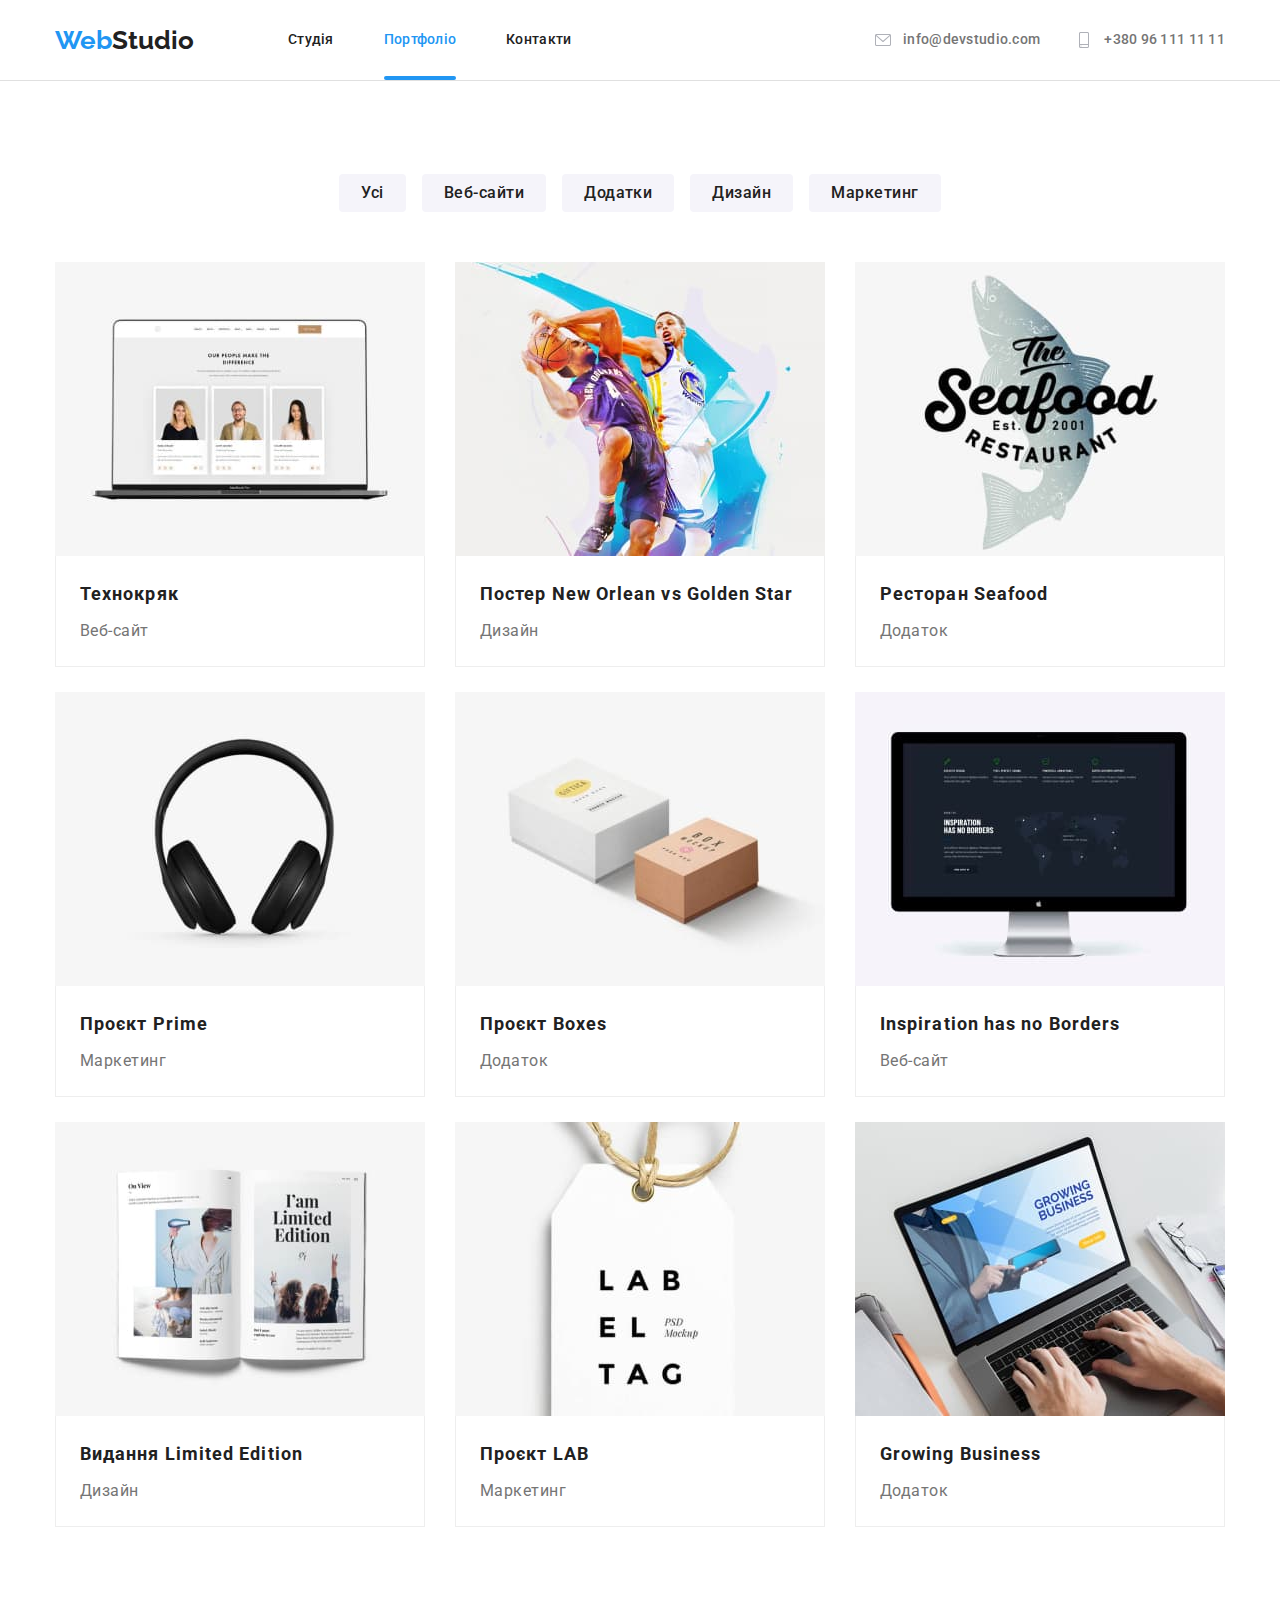
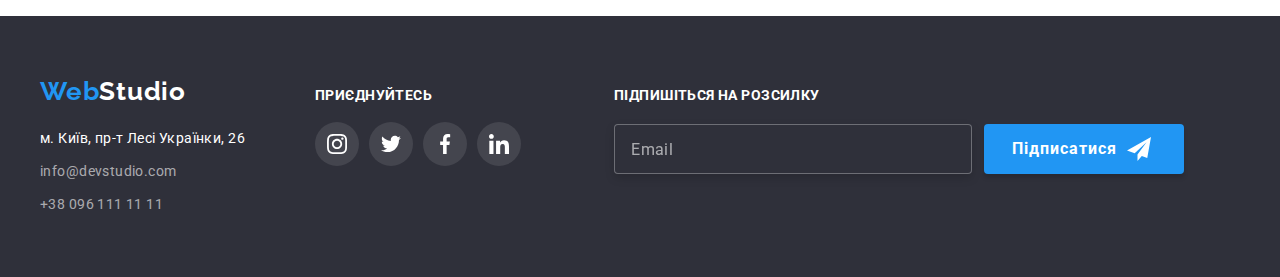
==== portfolio.html @ e06c170a "v7.000" ====
<!DOCTYPE html>
<html lang="en">
<head>
    <meta charset="UTF-8">
    <meta http-equiv="X-UA-Compatible" content="IE=edge">
    <meta name="viewport" content="width=device-width, initial-scale=1.0">
    <title>Portfolio</title>
    <link rel="preconnect" href="https://fonts.googleapis.com">
    <link rel="preconnect" href="https://fonts.gstatic.com" crossorigin>
    <link href="https://fonts.googleapis.com/css2?family=Raleway:wght@700&family=Roboto:wght@400;500;700;900&display=swap" rel="stylesheet">
    <link rel="stylesheet" href="https://cdnjs.cloudflare.com/ajax/libs/modern-normalize/1.1.0/modern-normalize.min.css">
    <link href="./css/styles.css" rel="stylesheet">
</head>

<body>
    <header class="header">
        <div class="conteiner div-header">
            <a class="logo-studio" href="./index.html"><span class="logo-web">Web</span>Studio</a>
    
    
    
            <nav class="nav-link">
                <ul class="nav-links">
    
                    <li class="link-item"><a href="./index.html" class="link">Студія</a></li>
                    <li class="link-item"><a href="./portfolio.html" class="link current">Портфоліо</a></li>
                    <li class="link-item"><a href="#" class="link">Контакти</a></li>
                </ul>
    
            </nav>
    
    
            <ul class="link-contacts">
                <li class="link-item">
                    <a href="mailto:info@devstudio.com" class="mailto">
    
                        <svg class="header-icons" width="20px" height="16px">
    
                            <use href="./images/icons.svg#icon-envelope"></use>
    
                        </svg>
    
                        info@devstudio.com
    
                    </a>
                </li>
    
                <li class="link-item">
                    <a href="tel:+380961111111" class="tel">
                        <svg class="header-icons" width="20px" height="16px">
    
                            <use href="./images/icons.svg#icon-smartphone"></use>
    
                        </svg>
                        +380 96 111 11 11
                    </a>
                </li>
            </ul>
    
        </div>
    
    </header>
    <main class="main-flex">
        
        <section class="section-property section">
            
                
                <h1 class="visually-hidden">Наші проекти</h1>
                <ul class="buttons-filters">
                    <li><button type="button" class="button-filter all">Усі</button></li>
                    <li><button type="button" class="button-filter">Веб-сайти</button></li>
                    <li><button type="button" class="button-filter">Додатки</button></li>
                    <li><button type="button" class="button-filter">Дизайн</button></li>
                    <li><button type="button" class="button-filter">Маркетинг</button></li>
                </ul>
                


             
                <ul class="cards-title">
                    
                    <li class="cards">
                        
                            
                        <a href="#" class="hover-a"> 
                                
                            <div class="description">

                                <img src="./images/texnocrack.jpg" alt="фото" width="370" style="display: block;">
                                <p class="description-text">
                                    Ресурс пропонує комплексні пропозиції з різним рівнем функціоналу та сервісів. 
                                    Все це дозволить відвідувачу отримати вичерпні відомості про компанію чи приватну особу.
                                </p>
                            </div>

                            <div class="cards-text">
                                <h2>Технокряк</h2> 
                                <p>Веб-сайт</p>
                            </div>
                                    
                        </a>
                            
                       
                    </li>

                    <li class="cards">
                        <a href="#" class="hover-a">
                            <div class="description">
                                <img src="./images/bascetball.jpg" alt="фото" width="370" style="display: block;">
                                <p class="description-text">
                                    Ресурс пропонує комплексні пропозиції з різним рівнем функціоналу та сервісів.
                                    Все це дозволить відвідувачу отримати вичерпні відомості про компанію чи приватну особу.
                                </p>
                            </div>
                            
                            <div class="cards-text">
                                <h2>Постер New Orlean vs Golden Star</h2> 
                                <p>Дизайн</p>
                            </div>    
                        </a>
                    </li>

                    <li class="cards">
                        <a href="#" class="hover-a">
                            <div class="description">
                            
                                <img src="./images/restaurant.jpg" alt="фото" width="370" style="display: block;">
                                <p class="description-text">
                                    Ресурс пропонує комплексні пропозиції з різним рівнем функціоналу та сервісів.
                                    Все це дозволить відвідувачу отримати вичерпні відомості про компанію чи приватну особу.
                                </p>
                            </div>

                            <div class="cards-text">
                                <h2>Ресторан Seafood</h2> 
                                <p>Додаток</p>
                            </div>    
                        </a>
                    </li>

                    <li class="cards">
                        <a href="#" class="hover-a">
                            <div class="description">
                            
                                <img src="./images/headset.jpg" alt="фото" width="370" style="display: block;">
                                <p class="description-text">
                                    Ресурс пропонує комплексні пропозиції з різним рівнем функціоналу та сервісів.
                                    Все це дозволить відвідувачу отримати вичерпні відомості про компанію чи приватну особу.
                                </p>
                            </div>

                            <div class="cards-text">
                                <h2>Проєкт Prime</h2> 
                                <p>Маркетинг</p>
                            </div>    
                        </a>
                    </li>

                    <li class="cards">
                        <a href="#" class="hover-a">
                            <div class="description">
                            
                                <img src="./images/boxs.jpg" alt="фото" width="370" style="display: block;">
                                <p class="description-text">
                                    Ресурс пропонує комплексні пропозиції з різним рівнем функціоналу та сервісів.
                                    Все це дозволить відвідувачу отримати вичерпні відомості про компанію чи приватну особу.
                                </p>
                            </div>

                            <div class="cards-text">
                                <h2>Проєкт Boxes</h2> 
                                <p>Додаток</p>
                            </div>    
                        </a>
                    </li>

                    <li class="cards">
                        <a href="#" class="hover-a">
                            <div class="description">
                            
                                <img src="./images/computer.jpg" alt="фото" width="370" style="display: block;">
                                <p class="description-text">
                                    Ресурс пропонує комплексні пропозиції з різним рівнем функціоналу та сервісів.
                                    Все це дозволить відвідувачу отримати вичерпні відомості про компанію чи приватну особу.
                                </p>
                            </div>

                            <div class="cards-text">
                                <h2>Inspiration has no Borders</h2> 
                                <p>Веб-сайт</p>
                            </div>    
                        </a>
                    </li>

                    <li class="cards">
                        <a href="#" class="hover-a">
                            <div class="description">
                            
                                <img src="./images/limitededition.jpg" alt="фото" width="370" style="display: block;">
                                <p class="description-text">
                                    Ресурс пропонує комплексні пропозиції з різним рівнем функціоналу та сервісів.
                                    Все це дозволить відвідувачу отримати вичерпні відомості про компанію чи приватну особу.
                                </p>
                            </div>

                            <div class="cards-text">
                                <h2>Видання Limited Edition</h2> 
                                <p>Дизайн</p>
                            </div>    
                        </a>
                    </li>

                    <li class="cards">
                        <a href="#" class="hover-a">
                            <div class="description">
                            
                                <img src="./images//labeltag.jpg" alt="фото" width="370" style="display: block;">
                                <p class="description-text">
                                    Ресурс пропонує комплексні пропозиції з різним рівнем функціоналу та сервісів.
                                    Все це дозволить відвідувачу отримати вичерпні відомості про компанію чи приватну особу.
                                </p>
                            </div>

                            <div class="cards-text">
                                <h2>Проєкт LAB</h2> 
                                <p>Маркетинг</p>
                            </div>    
                        </a>
                        
                    </li>

                    <li class="cards">
                        <a href="#" class="hover-a">
                            <div class="description">
                            
                                <img src="./images/growingbusiness.jpg" alt="фото" width="370" style="display: block;">
                                <p class="description-text">
                                    Ресурс пропонує комплексні пропозиції з різним рівнем функціоналу та сервісів.
                                    Все це дозволить відвідувачу отримати вичерпні відомості про компанію чи приватну особу.
                                </p>
                            </div>

                            <div class="cards-text">
                                <h2>Growing Business</h2> 
                                <p>Додаток</p>
                            </div>    
                        </a>
                    </li>
                </ul>
            
            </section>
            
    </main>

    <footer class="footer">
        <div class="conteiner-footer">
            <div class="text-footer">
                <a class="logo-studio-footer" href="/index.html"><span class="logo-web">Web</span>Studio</a>
    
    
                <address>
    
    
    
                    <ul class="link-footer-css">
                        <li>
                            <a href="https://goo.gl/maps/pFW4mfFTcQWzBByp8" target="_blank " rel="noreferrer noopener"
                                class="footer-adress">м. Київ, пр-т Лесі Українки, 26</a>
                        </li>
    
                        <li>
                            <a href="mailto:info@devstudio.com" class="link-footer">info@devstudio.com</a>
                        </li>
    
                        <li>
                            <a href="tel:+380961111111" class="link-footer">+38 096 111 11 11</a>
                        </li>
                    </ul>
                </address>
            </div>
    
            <div class="div-soc-links">
                <h2>Приєднуйтесь</h2>
    
                <ul class="footer-soc-list">
                    <li class="footer-soc-item">
                        <a href="#" class="footer-soc-link">
    
                            <svg class="footer-soc-icons" width="20px" height="20px">
    
                                <use href="./images/icons.svg#icon-instagram"></use>
    
                            </svg>
                        </a>
                    </li>
    
                    <li class="footer-soc-item">
                        <a href="#" class="footer-soc-link">
    
                            <svg class="footer-soc-icons" width="20px" height="20px">
    
                                <use href="./images/icons.svg#icon-twitter"></use>
    
                            </svg>
                        </a>
                    </li>
                    <li class="footer-soc-item">
                        <a href="#" class="footer-soc-link">
    
                            <svg class="footer-soc-icons" width="20px" height="20px">
    
                                <use href="./images/icons.svg#icon-facebook"></use>
    
                            </svg>
                        </a>
                    </li>
                    <li class="footer-soc-item">
                        <a href="#" class="footer-soc-link">
    
                            <svg class="footer-soc-icons" width="20px" height="20px">
    
                                <use href="./images/icons.svg#icon-linkedin"></use>
    
                            </svg>
                        </a>
                    </li>
                </ul>
            </div>

            <div class="subscribe-tg">
                <form class="subscribe-tg-form">
            
                    <label for="mail">Підпишіться на розсилку</label>
                    <div class="subscribe-box">
                        <input type="email" name="mail" id="mail"  required placeholder="Email">
            
            
                        <button type="submit">Підписатися
                            <svg class="subscribe-icon" width="20px" height="20px">
            
                                <use href="./images/iconsend.svg#icon-send"></use>
            
                            </svg>
                        </button>
            
                    </div>
            
            
                </form>
            
            </div>

        </div>





    </footer>
    
</body>
</html>
---- css/styles.css ----
:root { 
    --tittle-text-color : #212121;
    --accent-color: #2196F3;
    --paragraf-text-color: #757575;
    --icons-text-color: #AFB1B8;
    --timing-function: cubic-bezier(0.4, 0, 0.2, 1);
}
/*-------------------------------------------------header-------------------------------------------*/

.logo-web {
    color: var(--accent-color);
    font-family: 'Raleway';
    font-style: normal;
    font-weight: 700;
    font-size: 26px;
    line-height: 1.19;
   
}

.logo-studio {
        color: var(--tittle-text-color);
        font-family: 'Raleway';
        font-style: normal;
        font-weight: 700;
        font-size: 26px;
        line-height: 31px; 
        
        margin-right: 94px;
        
}
.div-header { 
 display: flex;
} 
.link {

    position: relative;

    font-family: 'Roboto';
    font-style: normal;
    font-weight: 500;
    font-size: 14px;
    line-height: 1.14;
    letter-spacing: 0.02em;
    color: var(--tittle-text-color);
    padding: 32px 0px ;
    display: block;               
}

.link::after { 
    position: absolute;
    content: '';
    width: 100%;
    height: 4px;

    display: block;
    border-radius: 2px;
    background-color: var(--accent-color);
    bottom: 0;
    left: 0;
    opacity: 0;
    transition: 250ms var(--timing-function);
}

.link:hover::after { 
    opacity: 1;
}
.current::after { opacity: 1;}
.current {
    color: var(--accent-color);
    
}

.link:hover , .link-footer:hover { 
    color:var(--accent-color); 
    transition: 250ms  var(--timing-function);
}
.link:focus, .link-footer:focus { 
    color: var(--accent-color); 
    transition: 250ms var(--timing-function);
}
    
a {text-decoration: none;}
li {list-style: none;}
    
.mailto { 
            
            font-family: 'Roboto';
            font-style: normal;
            font-weight: 500;
            font-size: 14px;
            line-height: 1.14;
            letter-spacing: 0.02em;
            color: var(--paragraf-text-color);
            padding: 32px 0px;
            display: flex;
            align-items: center;

            
             
}
            
.mailto:hover , .tel:hover , .footer-adress:hover {color: var(--accent-color); transition: 250ms var(--timing-function);}
.mailto:focus, .tel:focus, .footer-adress:focus   {color: var(--accent-color); transition: 250ms var(--timing-function);} 

.tel    { 
                font-family: 'Roboto';
                font-style: normal;
                font-weight: 500;
                font-size: 14px;
                line-height: 1.14;
                letter-spacing: 0.02em;
            
                color: var(--paragraf-text-color);
                padding: 32px 0px;
                display: flex;
                align-items: center;
                
}


/* -----------------------------------------------------------tittle------------------------------------------------------------ */

.tittle { 
            font-family: 'Roboto';
            font-style: normal;
            font-weight: 900;
            font-size: 44px;
            line-height: 1.36; 
            color: #ffffff;

            text-align: center;
            margin-left: auto;
            margin-right: auto;
            
        
          

             
}



.tittle-button {
        background-color: var(--accent-color);
        box-shadow: 0px 4px 4px rgba(0, 0, 0, 0.15);
        border-radius: 4px; 
        border: none;
            font-family: 'Roboto';
            font-style: normal;
            font-weight: 700;
            line-height: calc(30/16);
            color: #FFFFFF;
            display: block;
            
            padding: 10px 32px 10px 32px;
            margin-left: auto;
            margin-right: auto;
            
            cursor: pointer;
            margin-top: 30px;
        
        
}

.section { 
    
    padding-bottom: 94px;
   
    padding-top: 94px;
}

.tittle-button:hover { background-color :steelblue ; transition: 250ms var(--timing-function);}

/* ------------------------------------------------------------section-two------------------------------------------------------------- */

.section-two  h3 { 
        font-family: 'Roboto';
        font-style: normal;
        font-weight: 700;
        font-size: 14px;
        line-height: 1.14;
        letter-spacing: 0.03em;
        text-transform: uppercase;
        margin-bottom: 10px;
}
.section-two-flex { 
    display: flex;
    
    justify-content: center;
}
.section-two-flex li {
    margin-left: 30px;
    width: 270px; 
   
}
.section-two-flex li:first-child { margin: 0;}
.section-two p { 
        font-family: 'Roboto';
        font-style: normal;
        font-weight: 400;
        font-size: 14px;
        line-height: 1.71;
        letter-spacing: 0.03em;
        color: var(--paragraf-text-color);
}
/* ------------------------------------------------------------section-three------------------------------------------------------------- */

.tittle-photo  { padding-top: 0px;

}
.displayed { 
    
    margin-right: 30px;
}

.displayed-foto .displayed:last-child {
    margin: 0px;
}

.displayed-foto   {
    
    display:flex;
    
    justify-content: center;
}

.displayed-thumb { 
    position: relative;
}
.tittle-photo h2 { 
        font-family: 'Roboto';
        font-style: normal;
        font-weight: 700;
        font-size: 36px;
        line-height: 1.16;
        letter-spacing: 0.03em;
        color:var(--tittle-text-color);
        text-align: center;
        margin-bottom: 50px;
        
}


.displayed-text { 
    position: absolute;
   
}
.box-bkg {
        position: absolute;
        background: rgba(47, 48, 58, 0.8);
        width: 370px;
        height: 70px;
        bottom: 0;


    }
.box-bkg h3 {
    position: absolute;
    top: 50%;
    left: 50%;
    transform: translate(-50%, -50%);

        font-family: 'Roboto';
        font-style: normal;
        font-weight: 700;
        font-size: 14px;
        line-height: 0.87;
        text-align: center;
        letter-spacing: 0.03em;
        text-transform: uppercase;
    
        color: #FFFFFF;

}


/* ------------------------------------------------------------section-four------------------------------------------------------------- */
.team h2 { 
    font-family: 'Roboto';
    font-style: normal;
    font-weight: 700;
    font-size: 36px;
    line-height: 1.16;
    letter-spacing: 0.03em;
    color: var(--tittle-text-color);
    margin-bottom: 50px;
    text-align: center;  
    
    }


.team { 
        background: #F5F4FA ;
        
        background: #F5F4FA;
        
}

.team li { 
        box-shadow: 
        0px 1px 3px rgba(0, 0, 0, ),
        0px 1px 1px rgba(0, 0, 0, ),
        0px 2px 1px rgba(0, 0, 0, );
    
    
        background-color: #FFFFFF;
        
}

.conteiner-three { margin-top: 50px;}

.our-team {
    display: flex;
    justify-content: center;
    

}

.team-card img { 
    display: block;
    max-width: 270px;
    height: 260px;
    background: #F5F4FA;
}

.team-card { margin-left: 30px;}

.our-team .team-card:first-child { margin: 0}

.div-team-card {background: #FFFFFF;


        box-shadow: 0px 1px 3px rgba(0, 0, 0, 0.12), 0px 1px 1px rgba(0, 0, 0, 0.14), 0px 2px 1px rgba(0, 0, 0, 0.2);
        border-radius: 0px 0px 4px 4px; 
    
        background: #FFFFFF;
        padding-bottom: 30px;
        padding-top: 30px;
    
        

}


.team h3  { 
font-family: 'Roboto';
    font-style: normal;
    font-weight: 500;
    font-size: 16px;
    line-height: 1.18;
    letter-spacing: 0.03em;
    text-align: center;
    color: var(--tittle-text-color);
    margin-bottom: 10px;
    
    
 
}

.team p { 
    font-family: 'Roboto';
        font-style: normal;
        font-weight: 400;
        font-size: 16px;
        line-height: 1.18;
        letter-spacing: 0.03em;
        color:var(--paragraf-text-color);
        text-align: center; 
        margin-bottom: 16px;
        
      
}
/*-------------------------------------regular-customers----------------------------------------*/

.regular-customers { 
        font-family: 'Roboto';
        font-style: normal;
        font-weight: 700;
        font-size: 36px;
        line-height: 42px;
        text-align: center;
        letter-spacing: 0.03em;
    
        color: #212121;
}



/* ------------------------------------------------------------footer------------------------------------------------------------- */
.footer { 
    background-color: #2F303A;
    padding-top: 60px;
    padding-bottom: 60px;
    display: flex;
    
}


.footer-adress { 
    font-family: 'Roboto';
        font-style: normal;
        font-weight: 400;
        font-size: 14px;
        line-height: 1.71;
        letter-spacing: 0.03em;
        color: #FFFFFF;
        
}
.logo-studio-footer { 
    color: #FFFFFF;
    font-family: 'Raleway';
    font-style: normal;
    font-weight: 700;
    font-size: 26px;
    line-height: 1.19;
    letter-spacing: 0.03em;
    margin-bottom: 20px;
    display: block;

}
.link-footer-css li { 
  
    
  margin-bottom: 9px;
    
}
.link-footer-css li:last-child { margin: 0px;}


.link-footer  { 
            font-family: 'Roboto';
            font-style: normal;
            font-weight: 400;
            font-size: 14px;
            line-height: 1.71;
            letter-spacing: 0.03em;
            color: rgba(255, 255, 255, 0.6); 
            
}

.mailto-footer:hover , .tel-footer:hover { 
    text-decoration: underline;
    transition: 250ms var(--timing-function);
}




.button-filter {
    background: #F5F4FA;
    border-radius: 4px;
    font-family: 'Roboto';
    font-style: normal;
    font-weight: 500;
    font-size: 16px;
    line-height: 1.62;
    letter-spacing: 0.03em;
    border: none;
    color: var(--tittle-text-color);
    
    padding: 6px 22px;
    display: flex;
    
}

.buttons-filters { 
    display: flex;
    justify-content: center;
    
    
}
.buttons-filters li { margin-left: 16px;}
.buttons-filters li:first-child { margin-left: 0;}



.visually-hidden {
      position: absolute;
      width: 1px;
      height: 1px;
      margin: -1px;
      border: 0;
      padding: 0;
      white-space: nowrap;
      clip-path: inset(100%);
      clip: rect(0 0 0 0);
      overflow: hidden;
    }



/*------------cards-title-------------*/
.cards-title { 
    display: flex;
    flex-wrap: wrap;
    margin-top:  50px;
    justify-content: center;
   
    gap: 30px;
}

.cards-conteiner { 
    width: 1200px;
}
.cards { 
    background: #FFFFFF;
    width: 370px;
    height: 400px;
}

.cards:hover { 
    transition: 250ms var(--timing-function);
    box-shadow: 
    0px 1px 1px rgba(0, 0, 0, 0.12),
    0px 4px 4px rgba(0, 0, 0, 0.06),
    1px 4px 6px rgba(0, 0, 0, 0.16);
    }

.cards:focus {
    transition: 250ms var(--timing-function);
    box-shadow:
        0px 1px 1px rgba(0, 0, 0, 0.12),
        0px 4px 4px rgba(0, 0, 0, 0.06),
        1px 4px 6px rgba(0, 0, 0, 0.16);
}

.cards a { display: block;}
/*-----------------------description-animation and text ---------------------*/
.description {
    position: relative;
    overflow: hidden;
}

.description::before {
    content: '';
    position: absolute;
    background: rgba(33, 150, 243, 0.9);
    width: 100%;
    height: 100%;
    transform: translateY(101%);
    transition: 250ms var(--timing-function);
}
.hover-a:hover .description::before  {
    transform: translateY(0);
    transition: 250ms var(--timing-function);
}




.description-text {
    position: absolute;
    top: 0;
    left: 0;
    font-family: 'Roboto';
    font-style: normal;
    font-weight: 400;
    font-size: 18px;
    line-height: 28px;
    padding: 63px 24px;
    letter-spacing: 0.03em;
    color: #FFFFFF;
    transform: translateY(100%);
    transition: 250ms var(--timing-function);
}
.hover-a:hover .description-text {
    transform: translateY(0);
    transition: 250ms var(--timing-function);
}

.description:hover::before {  
    transform: translateY(0);
    transition: 250ms var(--timing-function);
}
.description-text:hover::before { 
        transform: translateY(0);
        transition: 250ms var(--timing-function); 
}
/*-----------------------FOCUS-description------------------------*/

.hover-a:focus .description::before {
    transform: translateY(0);
    transition: 250ms var(--timing-function);
}

.hover-a:focus .description-text {
    transform: translateY(0);
    transition: 250ms var(--timing-function);
}

.description:focus::before {
    transform: translateY(0);
    transition: 250ms var(--timing-function);
}
.description-text:focus::before {
    transform: translateY(0);
    transition: 250ms var(--timing-function);
}
/*---------------------------------------------------------*/

.main-flex { 
    display: flex;
    justify-content: center;
    width: 1200px;
margin-left: auto;
margin-right: auto;}
    


.cards-text h2 {
    font-family: 'Roboto';
    font-style: normal;
    font-weight: 700;
    font-size: 18px;
    line-height: 2;

    letter-spacing: 0.06em;

    color: var(--tittle-text-color);
    margin-bottom: 4px;
    
} 
.cards-text p { 
    font-family: 'Roboto';
    font-style: normal;
    font-weight: 400;
    font-size: 16px;
    line-height: 1.87;
    letter-spacing: 0.03em;
    color: var(--paragraf-text-color);
    }

.cards-text { 
    padding-left: 24px;
    padding-top: 20px;
    padding-bottom: 20px;
    padding-right: 24px;
    border: 1px solid #EEEEEE;
    border-top: none;
    
}
.button-filter:hover , .button-filter:focus {
    background-color: var(--accent-color);
    color: #FFFFFF;
    transition: 250ms var(--timing-function);
}
h1 , h2 ,h3 , h4, h5, h6 , p ,ul {
   margin: 0;
   padding: 0; 
 }






.header , .nav-links , .link-contacts 
{ 
    display: flex;
    
}




.nav-links li { margin-right: 50px ;}

.nav-links .link-item:last-child {margin: 0px;}

.link-contacts .link-item + .link-item { margin-left: 34px;}

.header {
    box-shadow: 0px 1px 0px rgba(0, 0, 0, 0.12);
}

.nav-links { margin:0 }


.link-contacts , .nav-links {
    
    margin-left: auto;
    
}




.conteiner {
    width: 1200px;
    
    padding: 0px 15px;
    align-items: center;
    margin-left: auto;
    margin-right: auto;
}

.conteiner-two {
    width: 1200px;
    margin-left: auto;
    margin-right: auto;
    align-items: center;
    

}



.conteiner-footer{
    position: relative;
    width: 1200px;
    margin-left: auto;
    margin-right: auto;
    display: flex;
    align-items: baseline;  

}
.conteiner-four { 
    width: 1230px;
    display: block;
    margin-left: auto;
    margin-right: auto;
    justify-content: center;
}

.our-advantages-list { display: flex;
    align-items: center;
    justify-content: center;
    margin-bottom: 27px;
    background: #F5F4FA;
    border-radius: 4px;
    width: 270px;
    height: 120px;
}

.tittle-section {
  

    padding: 200px 0px;
    max-width: 1600px;
    height: 600px;
    margin-left: auto;
    margin-right: auto;
    background-color: #2F303A;
    background-image: linear-gradient(to right,
            rgba(47, 48, 58, 0.4),
            rgba(47, 48, 58, 0.4)),


        url("../images/mainbckg.jpg");


    background-repeat: no-repeat;
    background-size: cover;
    background-position: center;
}


/*---------------------------------------HEADER ICONS--------------------------------*/




.header-icons { 
    fill: var(--icons-text-color);
    margin-right: 10px; 
}

.mailto:hover .header-icons {
    fill: var(--accent-color);
    transition: 250ms var(--timing-function);
}
.tel:hover .header-icons { 
    fill: var(--accent-color);
    transition: 250ms var(--timing-function);
}


.mailto:focus .header-icons {
    fill: var(--accent-color);
    transition: 250ms var(--timing-function);
}

.tel:focus .header-icons {
    fill: var(--accent-color);
    transition: 250ms var(--timing-function);
}







/*------------------our-advantages-list------------------*/
.our-advantages-list { 
    display: flex;
    
    
    gap: 35px;
    margin-bottom: 27px;
}
.our-advantages-item { 
    background: #F5F4FA;
    border-radius: 4px;
    
    display: flex;
    align-items: center;
    justify-content: center;
    width: 270px;
    height: 120px;
}





/*-------------TEAM  ICONS SVG---------------------------*/

.cards-soc-list {

    display: flex;
    justify-content: center;
    gap: 10px;
}

.cards-soc-item {
        width: 44px;
        height: 44px;
}



.cards-soc-link { 
    width: 100%;
    height:100%;
    border-radius: 50%;
    display: flex;
    align-items: center;
    justify-content: center;
    
    
}

.cards-soc-icons   { 
    fill: var(--icons-text-color);

}

.cards-soc-link:hover{ 
    background-color: var(--accent-color);
    transition: 250ms var(--timing-function);
}
.cards-soc-link:focus {
    background-color: var(--accent-color);
    transition: 250ms var(--timing-function);
}
.cards-soc-link:focus .cards-soc-icons {
    fill: #FFFFFF;
    transition: 250ms var(--timing-function);
}

.cards-soc-link:hover .cards-soc-icons {
    fill: #FFFFFF;
    transition: 250ms var(--timing-function);
}

/*---------------------regular-customers-icons----------------------*/

.regular-customers h2 {
    margin-bottom: 50px; 
    font-family: 'Roboto';
    font-style: normal;
    font-weight: 700;
    font-size: 36px;
    line-height: 0.85;
    text-align: center;
    letter-spacing: 0.03em;}

.regular-customers-list { 

    display: flex;
    justify-content: center;
    gap: 30px;

    
   
    
    
}
.regular-customers-item { 
    min-width: 170px;
    height: 92px;

    border: 1px solid #AFB1B8;
    border-radius: 4px;
    
}

.regular-customers-icons { 
        width: 106px;
        height: 60px;
} 

.regular-customers-link { 
        width: 100%;
        height: 100%;
        display: flex;
        align-items: center;
        justify-content: center;
}

.regular-customers-icons {
    fill: var(--icons-text-color);
  
}

.regular-customers-item:hover {
    border-color: var(--accent-color);
    transition: 250ms var(--timing-function);
}


.regular-customers-item:hover .regular-customers-icons {
    fill: var(--accent-color);
    transition: 250ms var(--timing-function);
}



.regular-customers-item:focus {
    
    border-color: var(--accent-color);
    transition: 250ms var(--timing-function);
}

.regular-customers-link:focus .regular-customers-icons {
    fill: var(--accent-color);
    transition: 250ms var(--timing-function);
}
    





/*--------------------------------footer-soc-link------------------------------*/

.footer-soc-list {
        
        display: flex;
        gap: 10px;
        
       
}

.footer-soc-link { 
    padding: 12px;
    width: 100%;
    height: 100%;
    border-radius: 50%;
    display: flex;
    align-items: center;
    justify-content: center;
    padding: 12px;
    background: rgba(255, 255, 255, 0.1);
    
}
.footer-soc-item
.footer-soc-icons { 
    fill: #FFFFFF;
}
.footer-soc-link:hover { 
    background: var(--accent-color);
    transition: 250ms var(--timing-function);
}

.footer-soc-link:focus {
     background: var(--accent-color);
    transition: 250ms var(--timing-function);
 }
/*-------------------------------------div -soc-icons*/

.div-soc-links h2 { 
    font-family: 'Roboto';
    font-style: normal;
    font-weight: 700;
    font-size: 14px;
    line-height: 0.85;
    letter-spacing: 0.03em;
    text-transform: uppercase;
    text-align: center;
    color: #FFFFFF;
    
    margin-bottom: 20px;
    text-align: left;
   
}



.text-footer { 
    
    margin-right: 70px;}

    /*-------------------------------BACKDROP- AND MODAL-WINDOW----------------------------*/
.backdrop  { 
        position: fixed;
        top: 0;
        left: 0;
        width: 100%;
        height: 100%;
        background: rgba(0, 0, 0, 0.2);
}

.backdrop.is-hidden {
        visibility: hidden; 
        opacity: 1;
        pointer-events: none;
       
}

.modal { 
        position: absolute;
        top: 50%;
        left: 50%;
        transform: translate(-50%, -50%);
       
        padding: 20px;
        min-width: 528px;
        min-height: 581px;
        background: #FFFFFF;
        border-radius: 4px;
        box-shadow: 
        0px 1px 3px rgba(0, 0, 0, 0.12),
        0px 1px 1px rgba(0, 0, 0, 0.14),
        0px 2px 1px rgba(0, 0, 0, 0.2);
}




 .modal-close-item{ 
    display: flex;
    justify-content: end;
    }
        
.modal-close-btn { 
        width: 30px;
        height: 30px;
        background: #FFFFFF;
        border: 1px solid rgba(0, 0, 0, 0.1);
        border-radius: 50%;
        position: absolute;
        top: 8px;
        right: 8px;
        cursor: pointer;
        display: flex;
        align-items: center;
        fill: var(--tittle-text-color);
       
}  
.modal-icon-close {
    fill: currentColor;

    padding-top: 3px;
    padding-left: 2px;
    padding-right: 2px;

}
.modal-close-btn:hover { 
    color: var(--accent-color);
    transition: 250ms var(--timing-function);
   
}
.modal-close-btn:hover + .modal-icon-close {
    fill: var(--accent-color);
    transition: 250ms var(--timing-function);
}
.modal-close-btn:focus {
    color: var(--accent-color);
    transition: 250ms var(--timing-function);
    outline: none;
}

.modal-close-btn:focus + .modal-icon-close { 
    fill: var(--accent-color);
    transition: 250ms var(--timing-function);
}







.modal h2 { 
    font-family: 'Roboto';
    font-style: normal;
    font-weight: 700;
    font-size: 20px;
    line-height: 23px;
    text-align: center;
    letter-spacing: 0.03em;

    color: #212121;
    margin-bottom: 12px;
}

.form-label {
    font-family: 'Roboto';
    font-style: normal;
    font-weight: 400;
    font-size: 12px;
    line-height: 0.85;
 
    letter-spacing: 0.01em;
    color:var(--paragraf-text-color); 
    display: flex;
    flex-direction: column;
}


.modal-input {      
    width: 100%;
    border: 1px solid rgba(33, 33, 33, 0.2);
    border-radius: 4px;
   
    
}
.modal-input:focus { 
    border-color: var(--accent-color);
    outline: none;
    transition: 250ms var(--timing-function);
    
}
.modal-input:focus + .modal-icons { 
    fill: var(--accent-color);
    transition: 250ms var(--timing-function);
}

.modal-input:hover {
    border-color: var(--accent-color);
    transition: 250ms var(--timing-function);
}

.modal-input:hover + .modal-icons {
    fill: var(--accent-color);
    transition: 250ms var(--timing-function);
}


.js-speaker-form input:last-child { 
    margin: 0px;
}


.form-label { 
 
    margin-bottom: 4px;
}
.js-speaker-form label:last-child {
    margin: 0px;
}
.modal-input {
    height: 40px;
    padding-left: 35px;
}
.js-speaker-form { 
    padding-left: 20px;
    padding-right: 20px;
}


.comment-textarea {
    resize: none;
    width: 100%;
    height: 120px;
    padding: 12px 16px;
    margin-bottom: 20px;
    border: 1px solid rgba(33, 33, 33, 0.2);
    border-radius: 4px;
}

.input-wrap { 
    position: relative;
    margin-top: 4px;
    margin-bottom: 10px;
}
.modal-icons { 
   width: 12px;
   height: 12px;
    position: absolute;
    left: 12px;
    top: 50%;
    transform: translate(-0% , -60%);
}
/*--------------------------------Checkbox---------------------------------*/
.form-checkbox {
    display: flex;
    justify-content: center;
    position: relative;
}

.form-policy-label { 
    
    font-family: 'Roboto';
    font-style: normal;
    font-weight: 400;
    
    line-height: calc(21/14);
    letter-spacing: 0.03em;
    color: var(--paragraf-text-color);
    display: flex;
    align-items: center;
    justify-content: center;
    
   
   
}
.form-policy-label span { 
    width: 16px;
    height: 15px;
    border: 2px solid var(--tittle-text-color);
    border-radius: 2px;
    margin-right: 8px;
    display: flex;
    align-items: center;
    justify-content: center;
    fill: transparent;
}
.form-policy-icon { 
    width: 16px;
    height: 15px;
    fill: #FFFFFF
}
.form-checkbox-input { 
    position: absolute;
    top: 14px;
    left: 30px;
}

.form-checkbox-input:checked + .form-policy-label span{ 
    background-color: var(--accent-color);
    border: none;
    fill: #FFFFFF;
   
}

.form-policy-link { 
        text-align: center;
        justify-content: center;
    
        font-family: 'Roboto';
        font-style: normal;
        font-weight: 400;
        font-size: 14px;
        line-height: 24px;
        
    
        letter-spacing: 0.03em;
    
        color:var(--accent-color);
        text-decoration: underline;
}

.comment-textarea:focus { 
    border-color: var(--accent-color);
    outline: none;
    transition: 250ms var(--timing-function);
}

.comment-textarea:hover {
    border-color: var(--accent-color);
    transition: 250ms var(--timing-function);
}



/*------------------------btn-from-submit------------------------*/


.btn-from-submit {
    background: #188CE8;
    box-shadow: 0px 4px 4px rgba(0, 0, 0, 0.15);
    border-radius: 4px;
    font-family: 'Roboto';
    font-style: normal;
    font-weight: 700;
    font-size: 16px;
    line-height: 30px;
    letter-spacing: 0.06em;
    color: #FFFFFF;

    display: flex;
    align-items: center;
    text-align: center;
    margin-left: auto;
    margin-right: auto;
    border: none;
    width: 200px;
    height: 50px;
    padding: 10px 52px;
    margin-top: 40px;
   
    
    
}

.btn-from-submit:hover { 
    background-color: steelblue;
    transition: 250ms var(--timing-function);
}
/*------------------------------SUBSCRIBE EMAIL FOOTER ---------------------------*/
.subscribe-tg-form {
    margin-left: 93px;
    width: auto;
}

.subscribe-tg-form button {

    width: 200px;
    height: 50px;
    background: #2196F3;
    box-shadow: 0px 4px 4px rgba(0, 0, 0, 0.15);
    border-radius: 4px;
    border: none;
        font-family: 'Roboto';
        font-style: normal;
        font-weight: 700;
        font-size: 16px;
        line-height: 0.53;
        
    
        display: flex;
        align-items: center;
        text-align: center;
        letter-spacing: 0.06em;
        padding: 13px 28px 13px 28px;
        color: #FFFFFF;
        cursor: pointer;
        
}

.subscribe-box { 
    display: flex;
    margin-top: 20px;
}
.subscribe-box input::placeholder {
    font-family: 'Roboto';
    font-style: normal;
    font-weight: 400;
    font-size: 16px;
    line-height: 20px;
   

    display: flex;
    align-items: center;
    letter-spacing: 0.03em;

    color: rgba(255, 255, 255, 0.6);
}

.subscribe-tg-form input  {
    width: 358px;
    height: 50px;
    background: #2F303A;
    border: 1px solid rgba(255, 255, 255, 0.3);
    filter: drop-shadow(0px 4px 4px rgba(0, 0, 0, 0.15));
    border-radius: 4px;
    margin-right: 12px;
    color: rgba(255, 255, 255, 0.6);
    padding: 15px 0 15px 16px;
    
}


.subscribe-tg-form label {
    font-family: 'Roboto';
    font-style: normal;
    font-weight: 700;
    font-size: 14px;
    line-height: 16px;
    letter-spacing: 0.03em;
    text-transform: uppercase;

    color: #FFFFFF;
}

.subscribe-icon { 
    margin-left: 10px;
    display: flex;
    align-items: center;
    text-align: center;
    width: 24px;
    height: 24px;
}
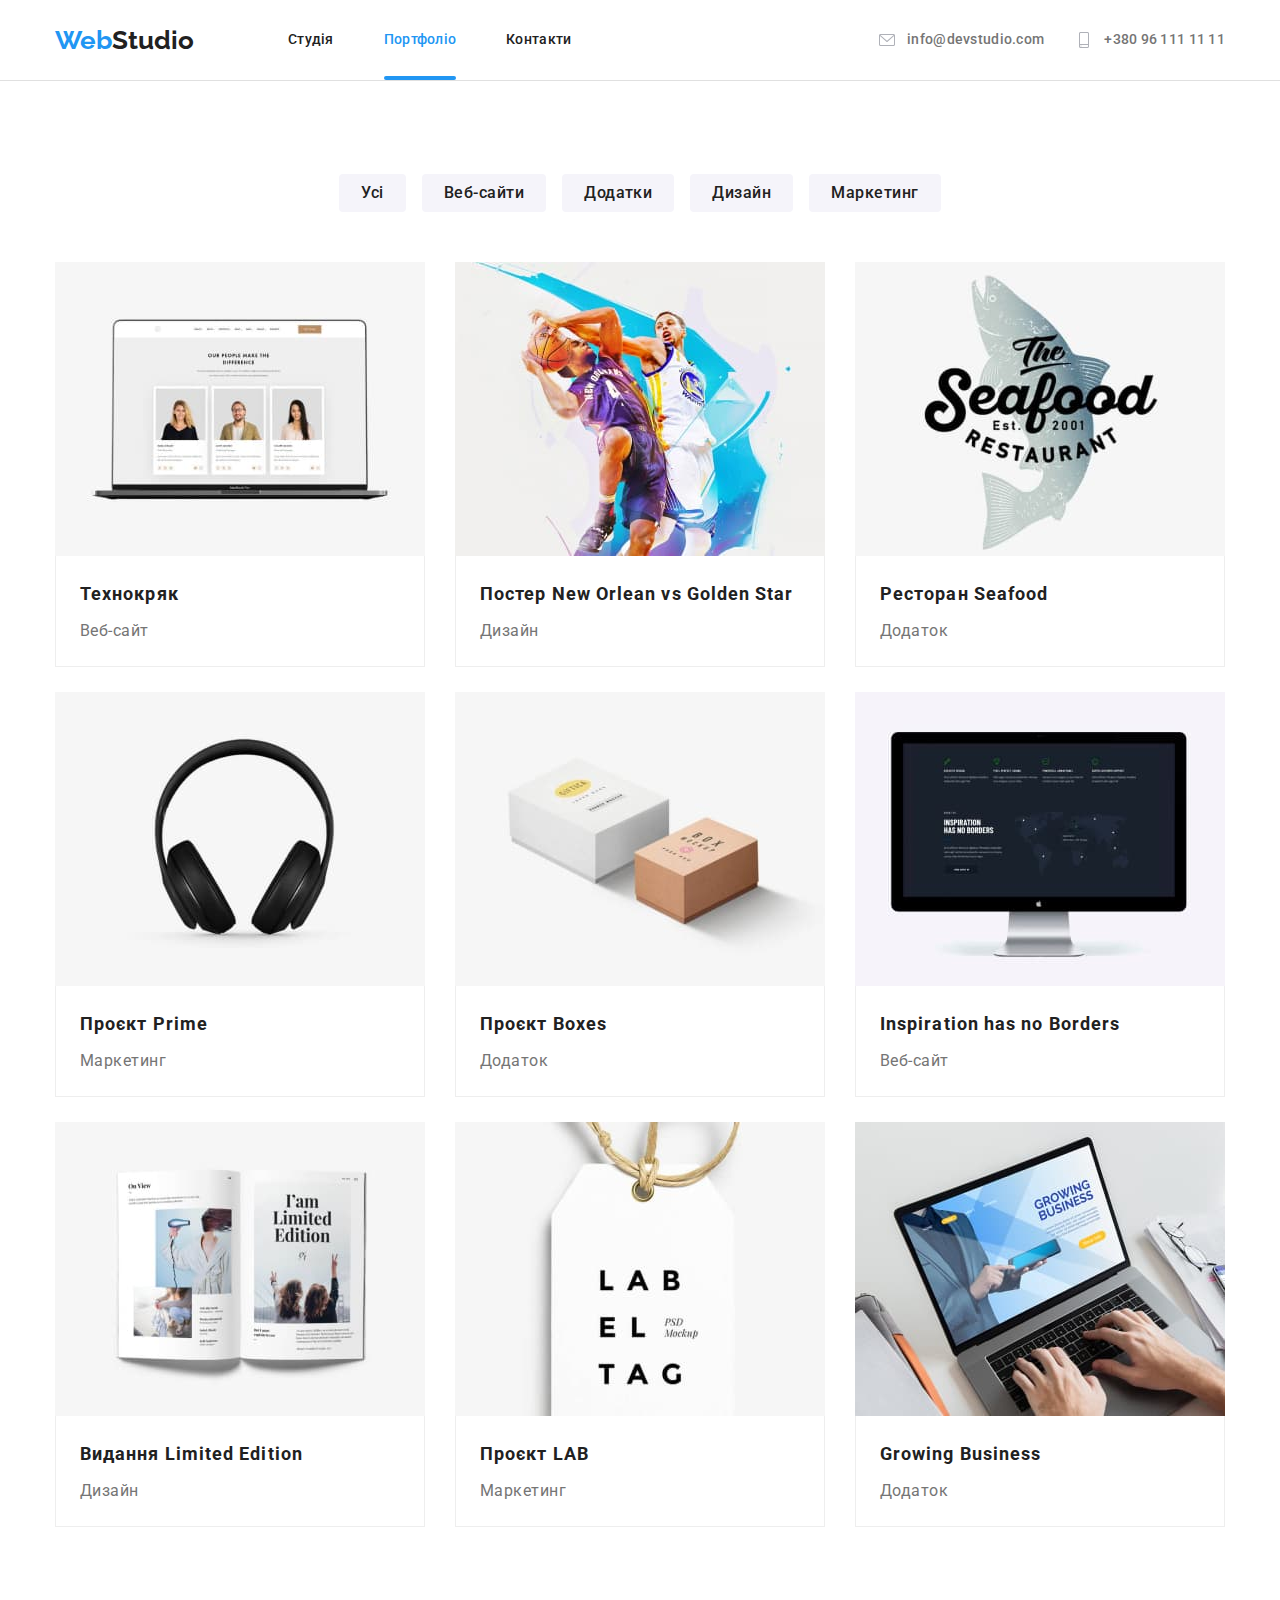
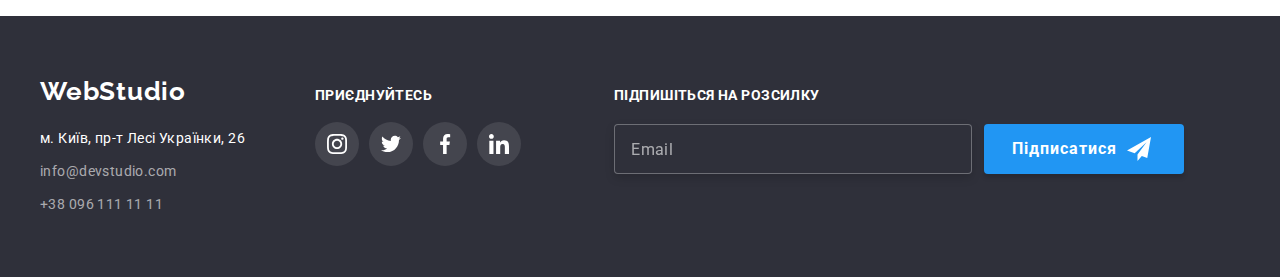
==== commit d03fa838: "v7.001" ====
--- a/portfolio.html
+++ b/portfolio.html
@@ -14,51 +14,52 @@
 
 <body>
     <header class="header">
-        <div class="conteiner div-header">
-            <a class="logo-studio" href="./index.html"><span class="logo-web">Web</span>Studio</a>
-    
-    
-    
-            <nav class="nav-link">
-                <ul class="nav-links">
-    
-                    <li class="link-item"><a href="./index.html" class="link">Студія</a></li>
-                    <li class="link-item"><a href="./portfolio.html" class="link current">Портфоліо</a></li>
-                    <li class="link-item"><a href="#" class="link">Контакти</a></li>
-                </ul>
-    
-            </nav>
-    
-    
-            <ul class="link-contacts">
-                <li class="link-item">
-                    <a href="mailto:info@devstudio.com" class="mailto">
-    
-                        <svg class="header-icons" width="20px" height="16px">
-    
-                            <use href="./images/icons.svg#icon-envelope"></use>
-    
-                        </svg>
-    
-                        info@devstudio.com
-    
-                    </a>
-                </li>
-    
-                <li class="link-item">
-                    <a href="tel:+380961111111" class="tel">
-                        <svg class="header-icons" width="20px" height="16px">
-    
-                            <use href="./images/icons.svg#icon-smartphone"></use>
-    
-                        </svg>
-                        +380 96 111 11 11
-                    </a>
-                </li>
-            </ul>
-    
-        </div>
-    
+            <div class="header-box  header-box--conteiner header-box--div-header">
+                    <a class="header__logo-studio" href="./index.html"><span class="header__logo-web">Web</span>Studio</a>
+            
+                    
+
+                        <nav>
+                            <ul class="site-nav">   
+                                
+                                <li class="site-nav__item"><a href="#" class="site-nav__link">Студія</a></li>
+                                <li class="site-nav__item"><a href="./portfolio.html" class="site-nav__link site-nav__link--current">Портфоліо</a></li>
+                                <li class="site-nav__item"><a href="" class="site-nav__link">Контакти</a></li>
+                            </ul>
+                
+                        </nav>
+                    
+                        
+                        <ul class="contacts">
+
+                            <li class="contacts__item"> 
+                                        <a href="mailto:info@devstudio.com" class="contacts-link__mailto">
+                                        
+                                            <svg class="contacts__icons" width="20px" height="16px">
+                                            
+                                                <use href="./images/icons.svg#icon-envelope"></use>
+                                            
+                                            </svg>
+
+                                            info@devstudio.com 
+
+                                        </a>
+                             </li>
+
+                            <li class="contacts__item"> 
+                                    <a href="tel:+380961111111" class="contacts-link__tel">
+                                        <svg class="contacts__icons" width="20px" height="16px">
+                                        
+                                            <use href="./images/icons.svg#icon-smartphone"></use>
+                                        
+                                        </svg>
+                                        +380 96 111 11 11
+                                    </a>
+                            </li>
+                        </ul>
+                        
+            </div>
+                
     </header>
     <main class="main-flex">
         
--- a/css/styles.css
+++ b/css/styles.css
@@ -8,7 +8,7 @@
 }
 /*-------------------------------------------------header-------------------------------------------*/
 
-.logo-web {
+.header__logo-web {
     color: var(--accent-color);
     font-family: 'Raleway';
     font-style: normal;
@@ -18,7 +18,7 @@
    
 }
 
-.logo-studio {
+.header__logo-studio {
         color: var(--tittle-text-color);
         font-family: 'Raleway';
         font-style: normal;
@@ -29,10 +29,10 @@
         margin-right: 94px;
         
 }
-.div-header { 
+.header-box--div-header { 
  display: flex;
 } 
-.link {
+.site-nav__link {
 
     position: relative;
 
@@ -47,7 +47,7 @@
     display: block;               
 }
 
-.link::after { 
+.site-nav__link::after { 
     position: absolute;
     content: '';
     width: 100%;
@@ -62,20 +62,20 @@
     transition: 250ms var(--timing-function);
 }
 
-.link:hover::after { 
+.site-nav__link:hover::after { 
     opacity: 1;
 }
-.current::after { opacity: 1;}
-.current {
+.site-nav__link--current::after { opacity: 1;}
+.site-nav__link--current {
     color: var(--accent-color);
     
 }
 
-.link:hover , .link-footer:hover { 
+.site-nav__link:hover , .site-nav__link-footer:hover { 
     color:var(--accent-color); 
     transition: 250ms  var(--timing-function);
 }
-.link:focus, .link-footer:focus { 
+.site-nav__link:focus, .site-nav__link-footer:focus { 
     color: var(--accent-color); 
     transition: 250ms var(--timing-function);
 }
@@ -83,7 +83,7 @@
 a {text-decoration: none;}
 li {list-style: none;}
     
-.mailto { 
+.contacts-link__mailto { 
             
             font-family: 'Roboto';
             font-style: normal;
@@ -95,15 +95,17 @@
             padding: 32px 0px;
             display: flex;
             align-items: center;
+            margin-right: 30px;
+            
 
             
              
 }
             
-.mailto:hover , .tel:hover , .footer-adress:hover {color: var(--accent-color); transition: 250ms var(--timing-function);}
-.mailto:focus, .tel:focus, .footer-adress:focus   {color: var(--accent-color); transition: 250ms var(--timing-function);} 
-
-.tel    { 
+.contacts-link__mailto:hover , .contacts-link__tel:hover , .footer-adress:hover {color: var(--accent-color); transition: 250ms var(--timing-function);}
+.contacts-link__mailto:focus, .contacts-link__tel:focus, .footer-adress:focus   {color: var(--accent-color); transition: 250ms var(--timing-function);} 
+
+.contacts-link__tel  { 
                 font-family: 'Roboto';
                 font-style: normal;
                 font-weight: 500;
@@ -121,7 +123,7 @@
 
 /* -----------------------------------------------------------tittle------------------------------------------------------------ */
 
-.tittle { 
+.tittle-section__heading { 
             font-family: 'Roboto';
             font-style: normal;
             font-weight: 900;
@@ -141,7 +143,7 @@
 
 
 
-.tittle-button {
+.tittle-section__button {
         background-color: var(--accent-color);
         box-shadow: 0px 4px 4px rgba(0, 0, 0, 0.15);
         border-radius: 4px; 
@@ -170,40 +172,10 @@
     padding-top: 94px;
 }
 
-.tittle-button:hover { background-color :steelblue ; transition: 250ms var(--timing-function);}
+.tittle-section__button:hover { background-color :steelblue ; transition: 250ms var(--timing-function);}
 
 /* ------------------------------------------------------------section-two------------------------------------------------------------- */
 
-.section-two  h3 { 
-        font-family: 'Roboto';
-        font-style: normal;
-        font-weight: 700;
-        font-size: 14px;
-        line-height: 1.14;
-        letter-spacing: 0.03em;
-        text-transform: uppercase;
-        margin-bottom: 10px;
-}
-.section-two-flex { 
-    display: flex;
-    
-    justify-content: center;
-}
-.section-two-flex li {
-    margin-left: 30px;
-    width: 270px; 
-   
-}
-.section-two-flex li:first-child { margin: 0;}
-.section-two p { 
-        font-family: 'Roboto';
-        font-style: normal;
-        font-weight: 400;
-        font-size: 14px;
-        line-height: 1.71;
-        letter-spacing: 0.03em;
-        color: var(--paragraf-text-color);
-}
 /* ------------------------------------------------------------section-three------------------------------------------------------------- */
 
 .tittle-photo  { padding-top: 0px;
@@ -655,7 +627,7 @@
 
 
 
-.header , .nav-links , .link-contacts 
+.header , .site-nav , .contacts
 { 
     display: flex;
     
@@ -664,20 +636,20 @@
 
 
 
-.nav-links li { margin-right: 50px ;}
-
-.nav-links .link-item:last-child {margin: 0px;}
-
-.link-contacts .link-item + .link-item { margin-left: 34px;}
+.site-nav li { margin-right: 50px ;}
+
+.site-nav .site-nav__item:last-child {margin: 0px;}
+
+.contacts .site-nav__item + .site-nav__item { margin-left: 34px;}
 
 .header {
     box-shadow: 0px 1px 0px rgba(0, 0, 0, 0.12);
 }
 
-.nav-links { margin:0 }
-
-
-.link-contacts , .nav-links {
+.site-nav { margin:0 }
+
+
+.contacts , .site-nav {
     
     margin-left: auto;
     
@@ -686,7 +658,7 @@
 
 
 
-.conteiner {
+.header-box--conteiner {
     width: 1200px;
     
     padding: 0px 15px;
@@ -723,15 +695,6 @@
     justify-content: center;
 }
 
-.our-advantages-list { display: flex;
-    align-items: center;
-    justify-content: center;
-    margin-bottom: 27px;
-    background: #F5F4FA;
-    border-radius: 4px;
-    width: 270px;
-    height: 120px;
-}
 
 .tittle-section {
   
@@ -761,27 +724,27 @@
 
 
 
-.header-icons { 
+.contacts__icons { 
     fill: var(--icons-text-color);
     margin-right: 10px; 
 }
 
-.mailto:hover .header-icons {
+.contacts-link__mailto:hover .contacts__icons {
     fill: var(--accent-color);
     transition: 250ms var(--timing-function);
 }
-.tel:hover .header-icons { 
+.contacts-link__tel:hover .contacts__icons { 
     fill: var(--accent-color);
     transition: 250ms var(--timing-function);
 }
 
 
-.mailto:focus .header-icons {
+.contacts-link__mailto:focus .contacts__icons {
     fill: var(--accent-color);
     transition: 250ms var(--timing-function);
 }
 
-.tel:focus .header-icons {
+.contacts-link__tel:focus .contacts__icons {
     fill: var(--accent-color);
     transition: 250ms var(--timing-function);
 }
@@ -792,15 +755,9 @@
 
 
 
-/*------------------our-advantages-list------------------*/
-.our-advantages-list { 
-    display: flex;
-    
-    
-    gap: 35px;
-    margin-bottom: 27px;
-}
-.our-advantages-item { 
+/*------------------section-advantages------------------*/
+
+.section-advantages__box { 
     background: #F5F4FA;
     border-radius: 4px;
     
@@ -809,9 +766,46 @@
     justify-content: center;
     width: 270px;
     height: 120px;
-}
-
-
+    gap: 35px;
+        margin-bottom: 27px;
+}
+
+.section-advantages h3 {
+    font-family: 'Roboto';
+    font-style: normal;
+    font-weight: 700;
+    font-size: 14px;
+    line-height: 1.14;
+    letter-spacing: 0.03em;
+    text-transform: uppercase;
+    margin-bottom: 10px;
+}
+
+.section-advantages__list {
+    display: flex;
+
+    justify-content: center;
+}
+
+.section-advantages li {
+    margin-left: 30px;
+    width: 270px;
+
+}
+
+.section-advantages-list li:first-child {
+    margin: 0;
+}
+
+.section-advantages p {
+    font-family: 'Roboto';
+    font-style: normal;
+    font-weight: 400;
+    font-size: 14px;
+    line-height: 1.71;
+    letter-spacing: 0.03em;
+    color: var(--paragraf-text-color);
+}
 
 
 
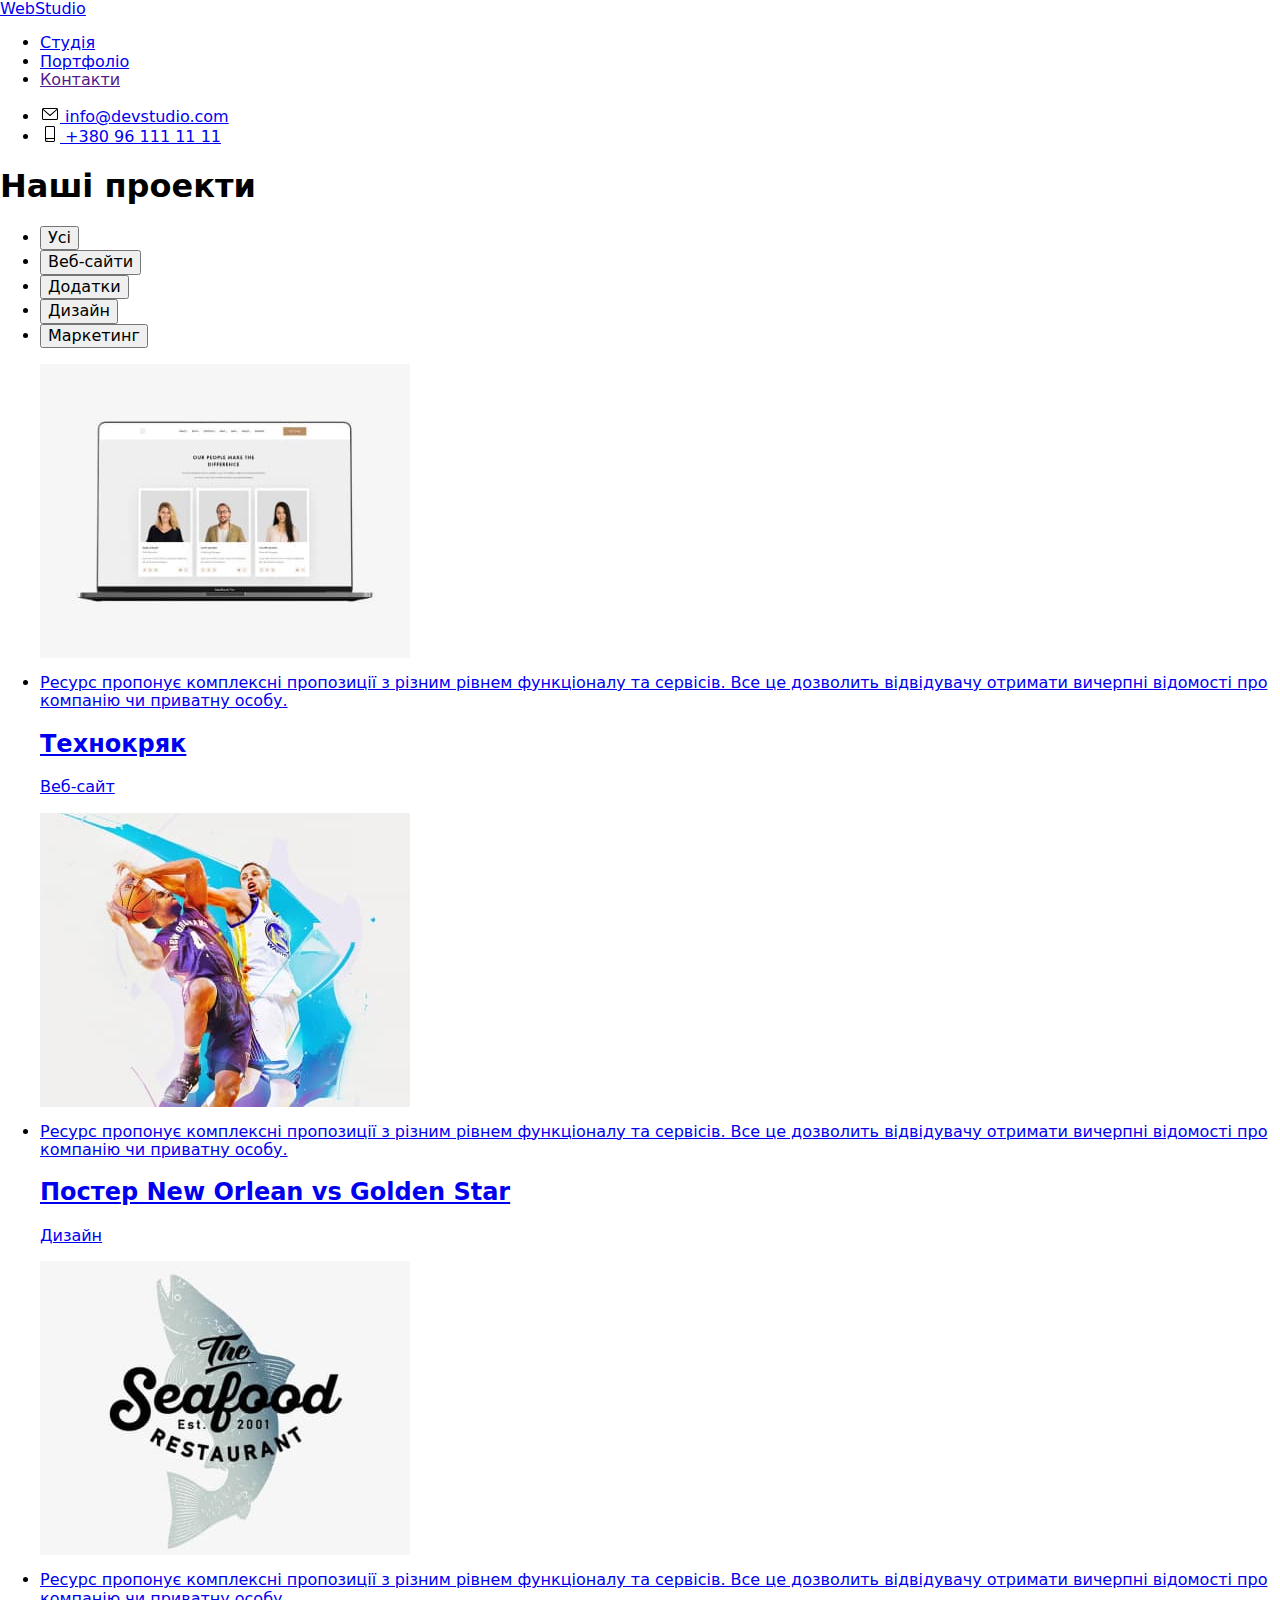
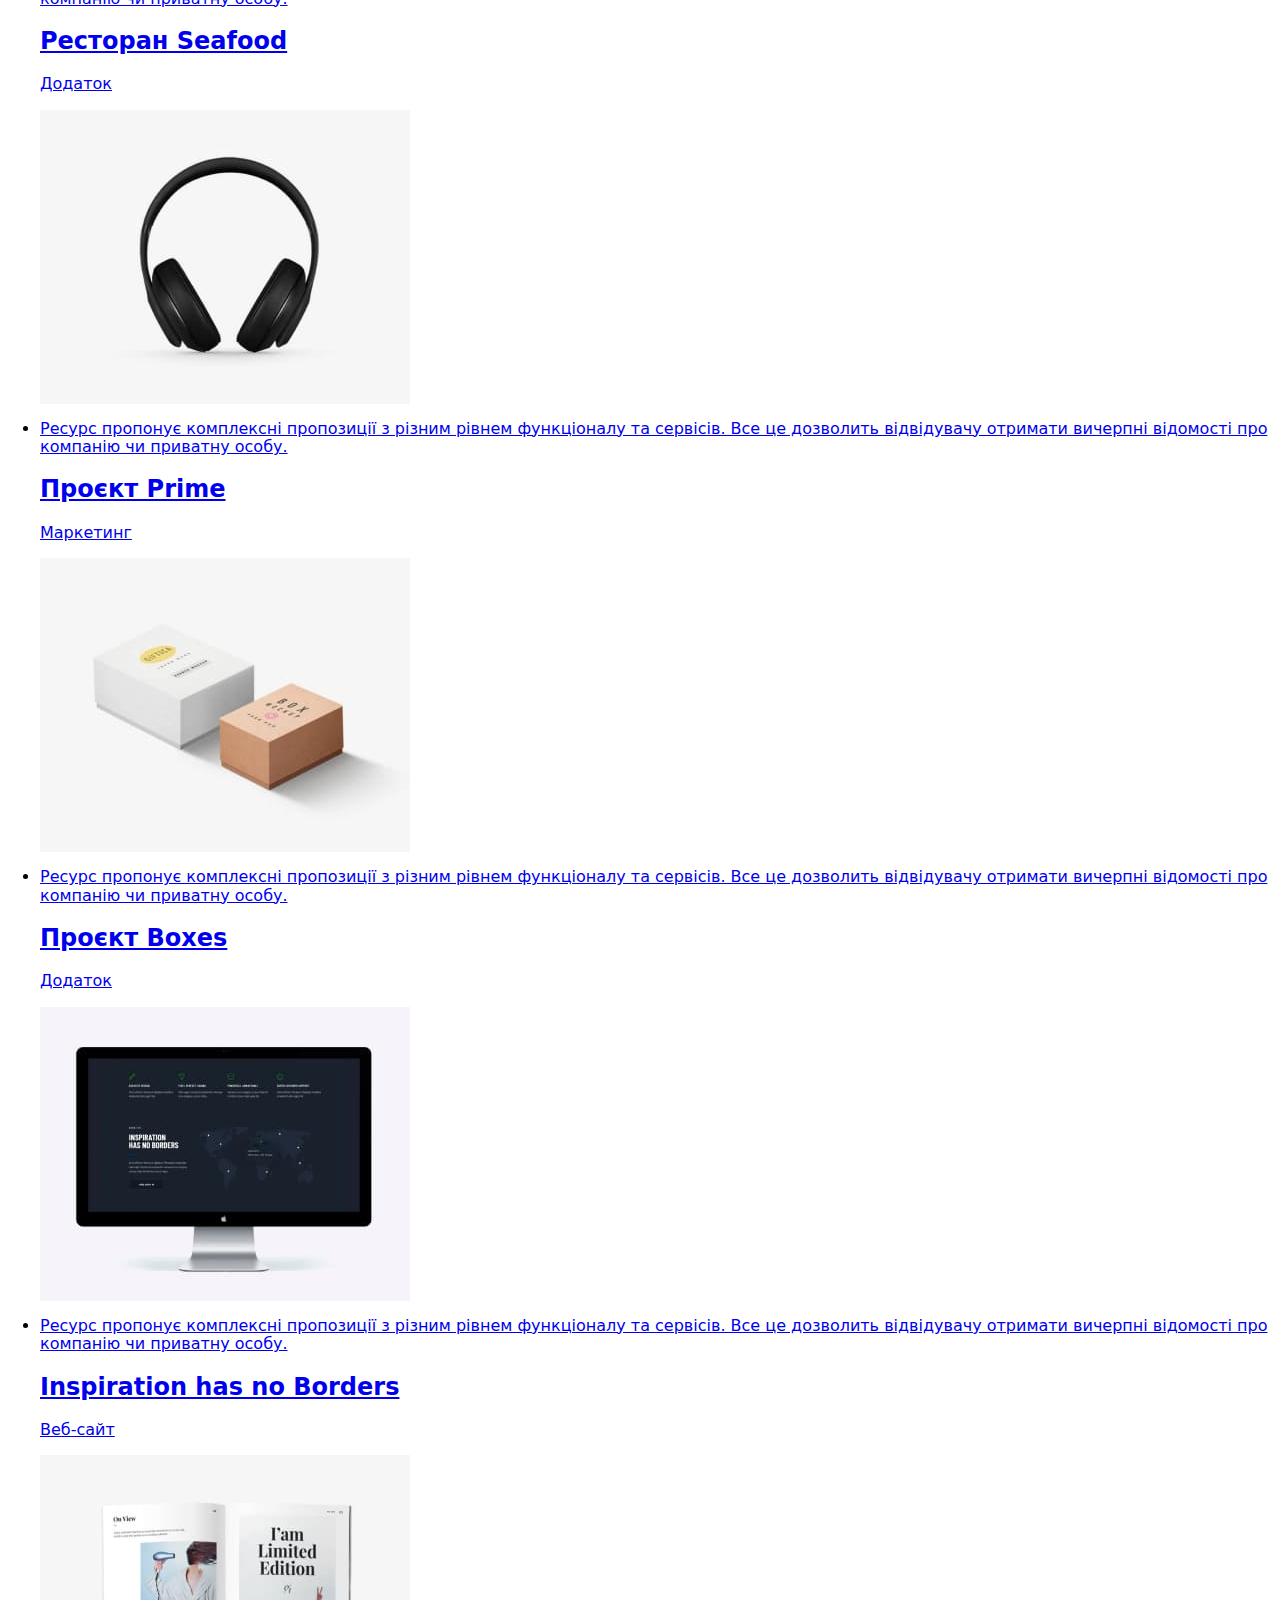
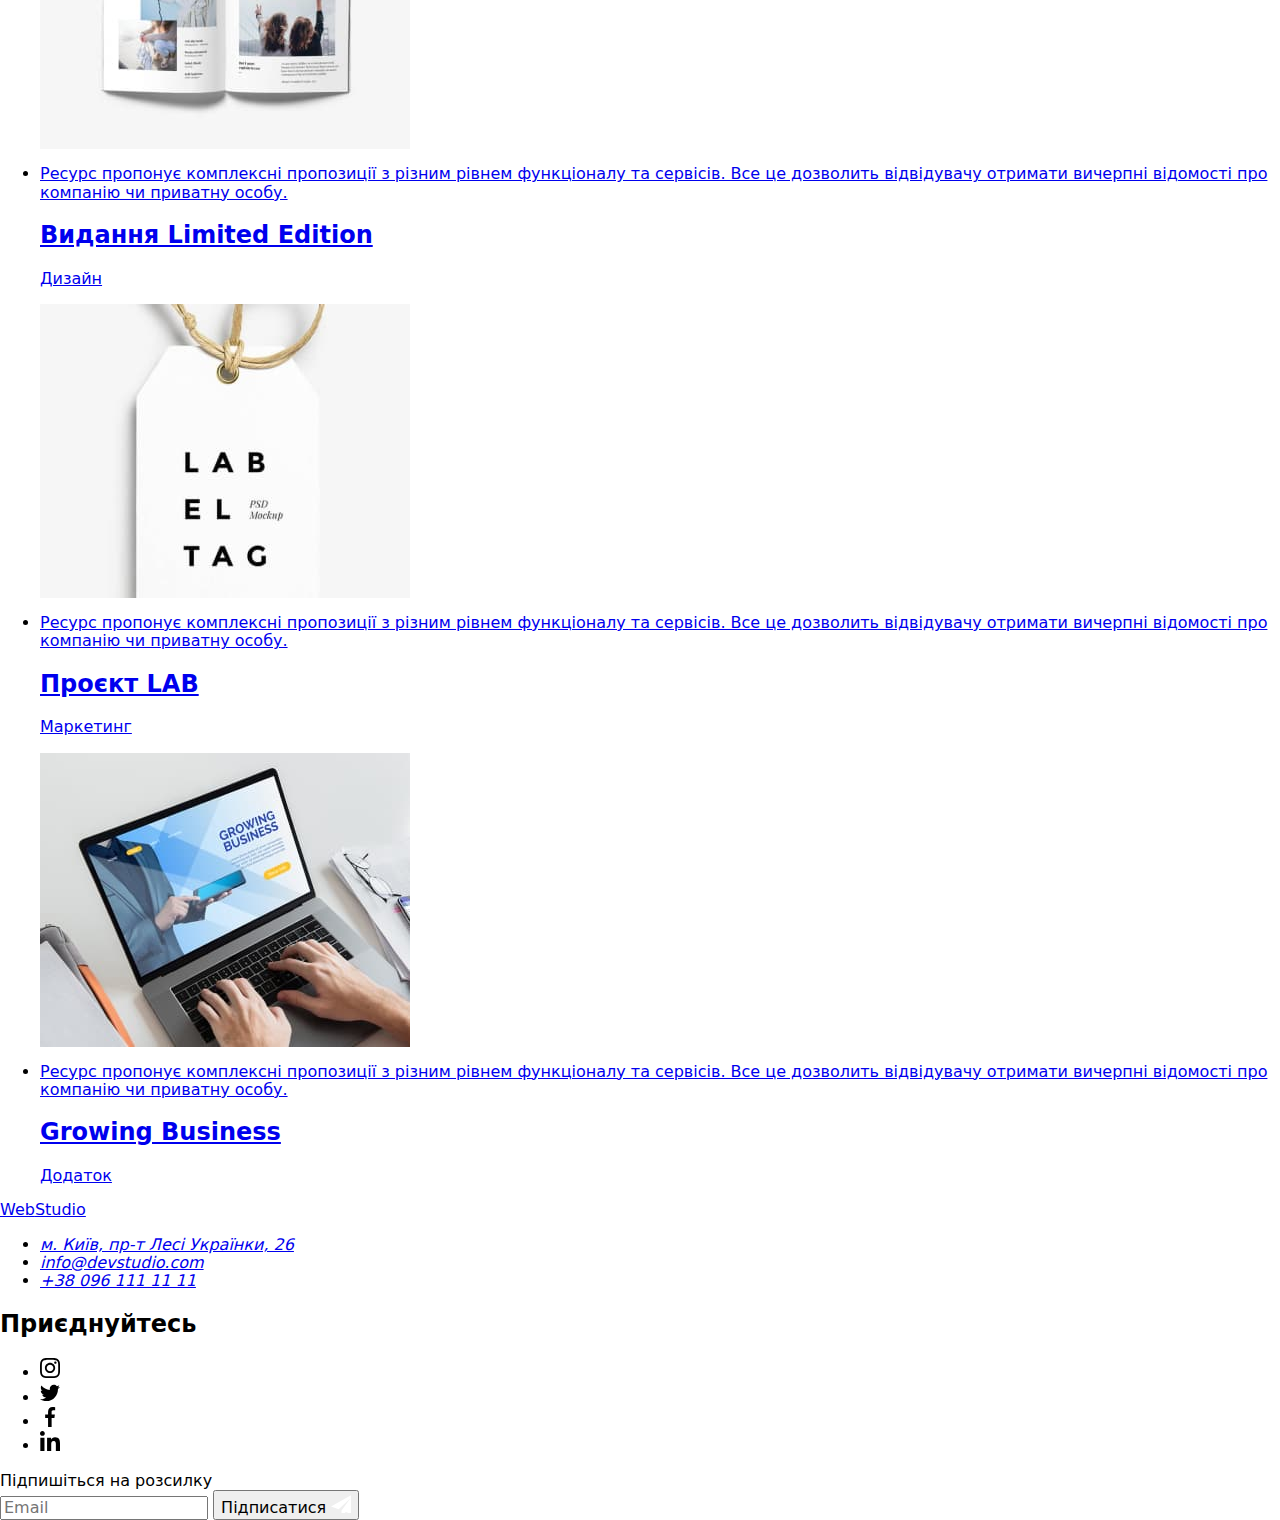
==== commit 3bf8826b: "v7.003" ====
--- a/portfolio.html
+++ b/portfolio.html
@@ -9,7 +9,7 @@
     <link rel="preconnect" href="https://fonts.gstatic.com" crossorigin>
     <link href="https://fonts.googleapis.com/css2?family=Raleway:wght@700&family=Roboto:wght@400;500;700;900&display=swap" rel="stylesheet">
     <link rel="stylesheet" href="https://cdnjs.cloudflare.com/ajax/libs/modern-normalize/1.1.0/modern-normalize.min.css">
-    <link href="./css/styles.css" rel="stylesheet">
+    <link href="./dist/css/main.min.css" rel="stylesheet">
 </head>
 
 <body>
@@ -22,7 +22,7 @@
                         <nav>
                             <ul class="site-nav">   
                                 
-                                <li class="site-nav__item"><a href="#" class="site-nav__link">Студія</a></li>
+                                <li class="site-nav__item"><a href="./index.html" class="site-nav__link">Студія</a></li>
                                 <li class="site-nav__item"><a href="./portfolio.html" class="site-nav__link site-nav__link--current">Портфоліо</a></li>
                                 <li class="site-nav__item"><a href="" class="site-nav__link">Контакти</a></li>
                             </ul>
@@ -33,7 +33,7 @@
                         <ul class="contacts">
 
                             <li class="contacts__item"> 
-                                        <a href="mailto:info@devstudio.com" class="contacts-link__mailto">
+                                        <a href="mailto:info@devstudio.com" class="contacts__mailto-link">
                                         
                                             <svg class="contacts__icons" width="20px" height="16px">
                                             
@@ -47,7 +47,7 @@
                              </li>
 
                             <li class="contacts__item"> 
-                                    <a href="tel:+380961111111" class="contacts-link__tel">
+                                    <a href="tel:+380961111111" class="contacts__tel-link">
                                         <svg class="contacts__icons" width="20px" height="16px">
                                         
                                             <use href="./images/icons.svg#icon-smartphone"></use>
@@ -63,16 +63,16 @@
     </header>
     <main class="main-flex">
         
-        <section class="section-property section">
+        <section class="section">
             
                 
                 <h1 class="visually-hidden">Наші проекти</h1>
                 <ul class="buttons-filters">
-                    <li><button type="button" class="button-filter all">Усі</button></li>
-                    <li><button type="button" class="button-filter">Веб-сайти</button></li>
-                    <li><button type="button" class="button-filter">Додатки</button></li>
-                    <li><button type="button" class="button-filter">Дизайн</button></li>
-                    <li><button type="button" class="button-filter">Маркетинг</button></li>
+                    <li><button type="button" class="button-filter-item all">Усі</button></li>
+                    <li><button type="button" class="button-filter-item">Веб-сайти</button></li>
+                    <li><button type="button" class="button-filter-item">Додатки</button></li>
+                    <li><button type="button" class="button-filter-item">Дизайн</button></li>
+                    <li><button type="button" class="button-filter-item">Маркетинг</button></li>
                 </ul>
                 
 
@@ -83,7 +83,7 @@
                     <li class="cards">
                         
                             
-                        <a href="#" class="hover-a"> 
+                        <a href="#" class="cards-link"> 
                                 
                             <div class="description">
 
@@ -105,7 +105,7 @@
                     </li>
 
                     <li class="cards">
-                        <a href="#" class="hover-a">
+                        <a href="#" class="cards-link">
                             <div class="description">
                                 <img src="./images/bascetball.jpg" alt="фото" width="370" style="display: block;">
                                 <p class="description-text">
@@ -122,7 +122,7 @@
                     </li>
 
                     <li class="cards">
-                        <a href="#" class="hover-a">
+                        <a href="#" class="cards-link">
                             <div class="description">
                             
                                 <img src="./images/restaurant.jpg" alt="фото" width="370" style="display: block;">
@@ -140,7 +140,7 @@
                     </li>
 
                     <li class="cards">
-                        <a href="#" class="hover-a">
+                        <a href="#" class="cards-link">
                             <div class="description">
                             
                                 <img src="./images/headset.jpg" alt="фото" width="370" style="display: block;">
@@ -158,7 +158,7 @@
                     </li>
 
                     <li class="cards">
-                        <a href="#" class="hover-a">
+                        <a href="#" class="cards-link">
                             <div class="description">
                             
                                 <img src="./images/boxs.jpg" alt="фото" width="370" style="display: block;">
@@ -176,7 +176,7 @@
                     </li>
 
                     <li class="cards">
-                        <a href="#" class="hover-a">
+                        <a href="#" class="cards-link">
                             <div class="description">
                             
                                 <img src="./images/computer.jpg" alt="фото" width="370" style="display: block;">
@@ -194,7 +194,7 @@
                     </li>
 
                     <li class="cards">
-                        <a href="#" class="hover-a">
+                        <a href="#" class="cards-link">
                             <div class="description">
                             
                                 <img src="./images/limitededition.jpg" alt="фото" width="370" style="display: block;">
@@ -212,7 +212,7 @@
                     </li>
 
                     <li class="cards">
-                        <a href="#" class="hover-a">
+                        <a href="#" class="cards-link">
                             <div class="description">
                             
                                 <img src="./images//labeltag.jpg" alt="фото" width="370" style="display: block;">
@@ -231,7 +231,7 @@
                     </li>
 
                     <li class="cards">
-                        <a href="#" class="hover-a">
+                        <a href="#" class="cards-link">
                             <div class="description">
                             
                                 <img src="./images/growingbusiness.jpg" alt="фото" width="370" style="display: block;">
@@ -253,111 +253,108 @@
             
     </main>
 
-    <footer class="footer">
-        <div class="conteiner-footer">
-            <div class="text-footer">
-                <a class="logo-studio-footer" href="/index.html"><span class="logo-web">Web</span>Studio</a>
-    
-    
-                <address>
-    
-    
-    
-                    <ul class="link-footer-css">
-                        <li>
-                            <a href="https://goo.gl/maps/pFW4mfFTcQWzBByp8" target="_blank " rel="noreferrer noopener"
-                                class="footer-adress">м. Київ, пр-т Лесі Українки, 26</a>
-                        </li>
-    
-                        <li>
-                            <a href="mailto:info@devstudio.com" class="link-footer">info@devstudio.com</a>
-                        </li>
-    
-                        <li>
-                            <a href="tel:+380961111111" class="link-footer">+38 096 111 11 11</a>
-                        </li>
-                    </ul>
-                </address>
-            </div>
-    
-            <div class="div-soc-links">
-                <h2>Приєднуйтесь</h2>
-    
-                <ul class="footer-soc-list">
-                    <li class="footer-soc-item">
-                        <a href="#" class="footer-soc-link">
-    
-                            <svg class="footer-soc-icons" width="20px" height="20px">
-    
-                                <use href="./images/icons.svg#icon-instagram"></use>
-    
-                            </svg>
-                        </a>
-                    </li>
-    
-                    <li class="footer-soc-item">
-                        <a href="#" class="footer-soc-link">
-    
-                            <svg class="footer-soc-icons" width="20px" height="20px">
-    
-                                <use href="./images/icons.svg#icon-twitter"></use>
-    
-                            </svg>
-                        </a>
-                    </li>
-                    <li class="footer-soc-item">
-                        <a href="#" class="footer-soc-link">
-    
-                            <svg class="footer-soc-icons" width="20px" height="20px">
-    
-                                <use href="./images/icons.svg#icon-facebook"></use>
-    
-                            </svg>
-                        </a>
-                    </li>
-                    <li class="footer-soc-item">
-                        <a href="#" class="footer-soc-link">
-    
-                            <svg class="footer-soc-icons" width="20px" height="20px">
-    
-                                <use href="./images/icons.svg#icon-linkedin"></use>
-    
-                            </svg>
-                        </a>
+<footer class="footer">
+    <div class="conteiner-footer">
+        <div class="text-footer">
+            <a class="logo-studio-footer" href="/index.html"><span class="logo-web-footer">Web</span>Studio</a>
+
+
+            <address>
+
+
+
+                <ul class="link-footer-css">
+                    <li>
+                        <a href="https://goo.gl/maps/pFW4mfFTcQWzBByp8" target="_blank " rel="noreferrer noopener"
+                            class="footer-adress">м. Київ, пр-т Лесі Українки, 26</a>
+                    </li>
+
+                    <li>
+                        <a href="mailto:info@devstudio.com" class="link-footer">info@devstudio.com</a>
+                    </li>
+
+                    <li>
+                        <a href="tel:+380961111111" class="link-footer">+38 096 111 11 11</a>
                     </li>
                 </ul>
-            </div>
-
-            <div class="subscribe-tg">
-                <form class="subscribe-tg-form">
-            
-                    <label for="mail">Підпишіться на розсилку</label>
-                    <div class="subscribe-box">
-                        <input type="email" name="mail" id="mail"  required placeholder="Email">
-            
-            
-                        <button type="submit">Підписатися
-                            <svg class="subscribe-icon" width="20px" height="20px">
-            
-                                <use href="./images/iconsend.svg#icon-send"></use>
-            
-                            </svg>
-                        </button>
-            
-                    </div>
-            
-            
-                </form>
-            
-            </div>
-
+            </address>
         </div>
 
 
-
-
-
-    </footer>
+        <div class="footer-soc-links">
+            <h2>Приєднуйтесь</h2>
+
+            <ul class="footer-soc-list">
+                <li class="footer-soc-item">
+                    <a href="#" class="footer-soc-link">
+
+                        <svg class="footer-soc-icons" width="20px" height="20px">
+
+                            <use href="./images/icons.svg#icon-instagram"></use>
+
+                        </svg>
+                    </a>
+                </li>
+
+                <li class="footer-soc-item">
+                    <a href="#" class="footer-soc-link">
+
+                        <svg class="footer-soc-icons" width="20px" height="20px">
+
+                            <use href="./images/icons.svg#icon-twitter"></use>
+
+                        </svg>
+                    </a>
+                </li>
+                <li class="footer-soc-item">
+                    <a href="#" class="footer-soc-link">
+
+                        <svg class="footer-soc-icons" width="20px" height="20px">
+
+                            <use href="./images/icons.svg#icon-facebook"></use>
+
+                        </svg>
+                    </a>
+                </li>
+                <li class="footer-soc-item">
+                    <a href="#" class="footer-soc-link">
+
+                        <svg class="footer-soc-icons" width="20px" height="20px">
+
+                            <use href="./images/icons.svg#icon-linkedin"></use>
+
+                        </svg>
+                    </a>
+                </li>
+            </ul>
+        </div>
+        <div class="subscribe-tg">
+            <form class="subscribe-tg-form">
+
+                <label for="mail">Підпишіться на розсилку</label>
+                <div class="subscribe-box">
+                    <input type="email" name="mail" id="mail" required placeholder="Email">
+
+
+                    <button type="submit">Підписатися
+                        <svg class="subscribe-icon" width="20px" height="20px">
+
+                            <use href="./images/iconsend.svg#icon-send"></use>
+
+                        </svg>
+                    </button>
+
+                </div>
+
+
+            </form>
+
+        </div>
+
+
+
+    </div>
+</footer>
     
 </body>
 </html>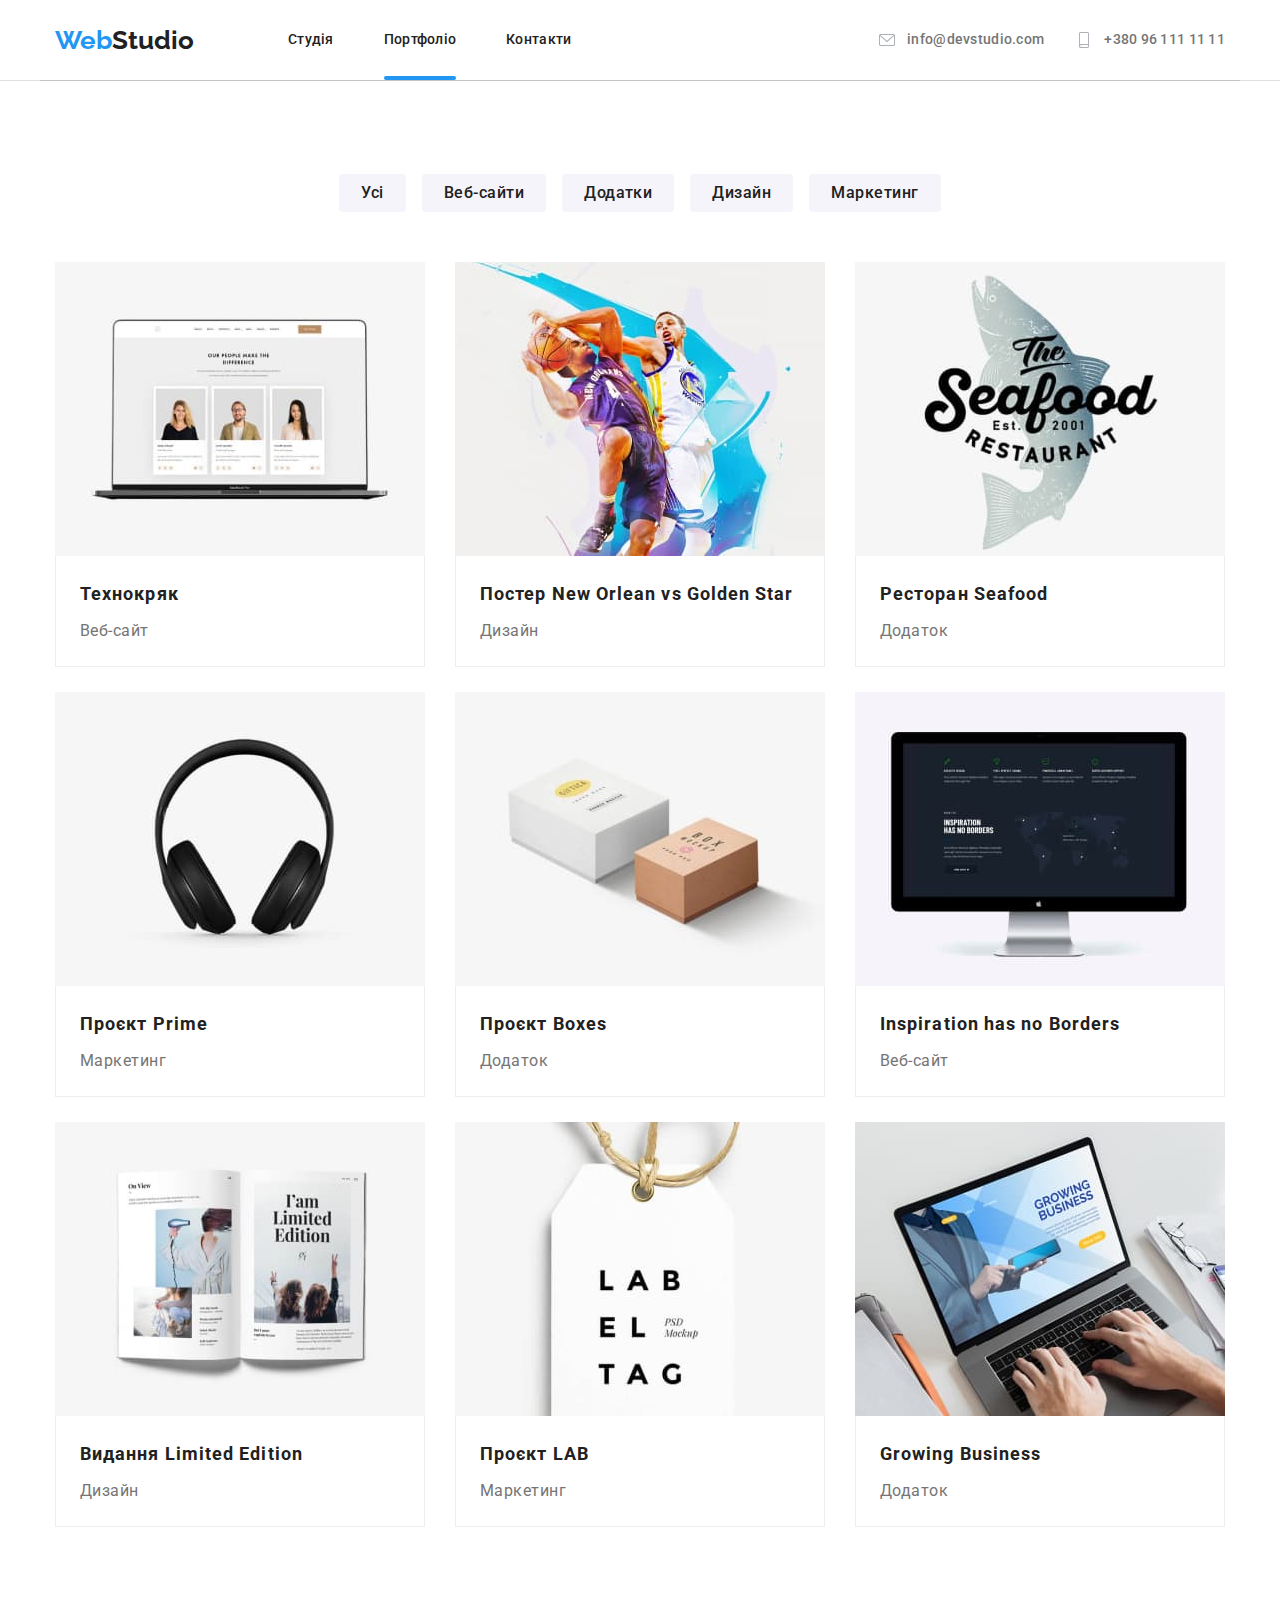
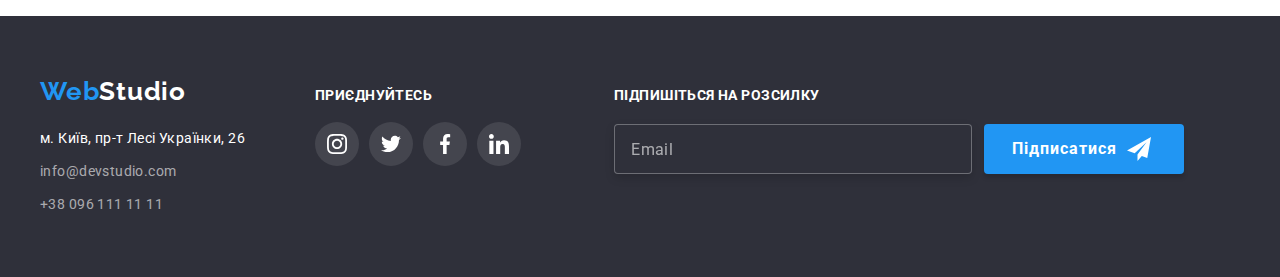
==== commit 94f8bbbf: "v7.005" ====
--- a/portfolio.html
+++ b/portfolio.html
@@ -9,7 +9,7 @@
     <link rel="preconnect" href="https://fonts.gstatic.com" crossorigin>
     <link href="https://fonts.googleapis.com/css2?family=Raleway:wght@700&family=Roboto:wght@400;500;700;900&display=swap" rel="stylesheet">
     <link rel="stylesheet" href="https://cdnjs.cloudflare.com/ajax/libs/modern-normalize/1.1.0/modern-normalize.min.css">
-    <link href="./dist/css/main.min.css" rel="stylesheet">
+    <link href="./css/main.min.css" rel="stylesheet">
 </head>
 
 <body>
--- a/css/main.min.css
+++ b/css/main.min.css
@@ -0,0 +1 @@
+a{text-decoration:none}li{list-style:none}h1,h2,h3,h4,h5,h6,p,ul{margin:0;padding:0}.section{padding-bottom:94px;padding-top:94px}.visually-hidden{position:absolute;width:1px;height:1px;margin:-1px;border:0;padding:0;white-space:nowrap;-webkit-clip-path:inset(100%);clip-path:inset(100%);clip:rect(0 0 0 0);overflow:hidden}.header{box-shadow:0px 1px 0px rgba(0,0,0,.12)}.header-box{display:flex;box-shadow:0px 1px 0px rgba(0,0,0,.12)}.header-box--conteiner{width:1200px;padding:0px 15px;align-items:center;margin-left:auto;margin-right:auto}.header__logo-studio{color:#212121;font-family:"Raleway";font-style:normal;font-weight:700;font-size:26px;line-height:31px;margin-right:94px}.header__logo-studio .header__logo-web{color:#2196f3;font-family:"Raleway";font-style:normal;font-weight:700;font-size:26px;line-height:1.19}.site-nav{display:flex;margin-left:auto;margin:0}.site-nav li{margin-right:50px}.site-nav .site-nav__item:last-child{margin:0px}.site-nav__link{position:relative;font-family:"Roboto";font-style:normal;font-weight:500;font-size:14px;line-height:1.14;letter-spacing:.02em;color:#212121;padding:32px 0px;display:block}.site-nav__link::after{position:absolute;content:"";width:100%;height:4px;display:block;border-radius:2px;background-color:#2196f3;bottom:0;left:0;opacity:0;transition:250ms cubic-bezier(0.4, 0, 0.2, 1)}.site-nav__link:hover::after{opacity:1}.site-nav__link--current::after{opacity:1}.site-nav__link-current{color:#2196f3}.site-nav__link:hover,.site-nav__link:focus{color:#2196f3;transition:250ms cubic-bezier(0.4, 0, 0.2, 1)}.contacts{display:flex;margin-left:auto}.contacts .site-nav__item+.site-nav__item{margin-left:34px}.contacts__mailto-link{font-family:"Roboto";font-style:normal;font-weight:500;font-size:14px;line-height:1.14;letter-spacing:.02em;color:#757575;padding:32px 0px;display:flex;align-items:center;margin-right:30px}.contacts__mailto-link:hover,.contacts__mailto-link:focus{color:#2196f3;transition:250ms cubic-bezier(0.4, 0, 0.2, 1)}.contacts__tel-link{font-family:"Roboto";font-style:normal;font-weight:500;font-size:14px;line-height:1.14;letter-spacing:.02em;color:#757575;padding:32px 0px;display:flex;align-items:center}.contacts__tel-link:hover,.contacts__tel-link:focus{color:#2196f3;transition:250ms cubic-bezier(0.4, 0, 0.2, 1)}.contacts__icons{fill:#afb1b8;margin-right:10px}.contacts__mailto-link:hover .contacts__icons{fill:#2196f3;transition:250ms cubic-bezier(0.4, 0, 0.2, 1)}.contacts__mailto-link:focus .contacts__icons{fill:#2196f3;transition:250ms cubic-bezier(0.4, 0, 0.2, 1)}.contacts__tel-link:hover .contacts__icons{fill:#2196f3;transition:250ms cubic-bezier(0.4, 0, 0.2, 1)}.contacts__tel-link:focus .contacts__icons{fill:#2196f3;transition:250ms cubic-bezier(0.4, 0, 0.2, 1)}.tittle-section{padding:200px 0px;max-width:1600px;height:600px;margin-left:auto;margin-right:auto;background-color:#2f303a;background-image:linear-gradient(to right, rgba(47, 48, 58, 0.4), rgba(47, 48, 58, 0.4)),url("/images/mainbckg.jpg");background-repeat:no-repeat;background-size:cover;background-position:center}.tittle-section__heading{font-family:"Roboto";font-style:normal;font-weight:900;font-size:44px;line-height:1.36;color:#fff;text-align:center;margin-left:auto;margin-right:auto}.tittle-section__button{background-color:#2196f3;box-shadow:0px 4px 4px rgba(0,0,0,.15);border-radius:4px;border:none;font-family:"Roboto";font-style:normal;font-weight:700;line-height:1.875;color:#fff;display:block;padding:10px 32px 10px 32px;margin-left:auto;margin-right:auto;cursor:pointer;margin-top:30px}.tittle-section__button:hover{background-color:#4682b4;transition:250ms cubic-bezier(0.4, 0, 0.2, 1)}.section-advantages li{margin-left:30px;width:270px}.section-advantages h3{font-family:"Roboto";font-style:normal;font-weight:700;font-size:14px;line-height:1.14;letter-spacing:.03em;text-transform:uppercase;margin-bottom:10px}.section-advantages p{font-family:"Roboto";font-style:normal;font-weight:400;font-size:14px;line-height:1.71;letter-spacing:.03em;color:#757575}.section-advantages__box{background:#f5f4fa;border-radius:4px;display:flex;align-items:center;justify-content:center;width:270px;height:120px;gap:35px;margin-bottom:27px}.section-advantages__list{display:flex;justify-content:center}.section-advantages__list li:first-child{margin:0}.tittle-photo{padding-top:0px}.conteiner-two{width:1200px;margin-left:auto;margin-right:auto;align-items:center}.conteiner-two h2{font-family:"Roboto";font-style:normal;font-weight:700;font-size:36px;line-height:1.16;letter-spacing:.03em;color:#212121;text-align:center;margin-bottom:50px}.displayed-foto{display:flex;justify-content:center}.displayed-foto .displayed:last-child{margin:0px}.displayed-foto .displayed{margin-right:30px}.displayed-thumb{position:relative}.displayed-thumb .box-bkg{position:absolute;background:rgba(47,48,58,.8);width:370px;height:70px;bottom:0}.displayed-thumb .box-bkg h3{position:absolute;top:50%;left:50%;transform:translate(-50%, -50%);font-family:"Roboto";font-style:normal;font-weight:700;font-size:14px;line-height:.87;text-align:center;letter-spacing:.03em;text-transform:uppercase;color:#fff}.team{background:#f5f4fa}.team h2{font-family:"Roboto";font-style:normal;font-weight:700;font-size:36px;line-height:1.16;letter-spacing:.03em;color:var(--tittle-text-color);margin-bottom:50px;text-align:center}.team h3{font-family:"Roboto";font-style:normal;font-weight:500;font-size:16px;line-height:1.18;letter-spacing:.03em;text-align:center;color:var(--tittle-text-color);margin-bottom:10px}.team li{background-color:#fff}.team p{font-family:"Roboto";font-style:normal;font-weight:400;font-size:16px;line-height:1.18;letter-spacing:.03em;color:var(--paragraf-text-color);text-align:center;margin-bottom:16px}.our-team{display:flex;justify-content:center}.our-team .team-card:first-child{margin:0}.team-card{margin-left:30px}.team-card img{display:block;max-width:270px;height:260px;background:#f5f4fa}.div-team-card{background:#fff;box-shadow:0px 1px 3px rgba(0,0,0,.12),0px 1px 1px rgba(0,0,0,.14),0px 2px 1px rgba(0,0,0,.2);border-radius:0px 0px 4px 4px;background:#fff;padding-bottom:30px;padding-top:30px}.cards-soc-list{display:flex;justify-content:center;gap:10px}.cards-soc-item{width:44px;height:44px}.cards-soc-link{width:100%;height:100%;border-radius:50%;display:flex;align-items:center;justify-content:center}.cards-soc-link:hover{background-color:#2196f3;transition:250ms cubic-bezier(0.4, 0, 0.2, 1)}.cards-soc-link:focus{background-color:#2196f3;transition:250ms cubic-bezier(0.4, 0, 0.2, 1)}.cards-soc-link:focus .cards-soc-icons{fill:#fff;transition:250ms cubic-bezier(0.4, 0, 0.2, 1)}.cards-soc-link:hover .cards-soc-icons{fill:#fff;transition:250ms cubic-bezier(0.4, 0, 0.2, 1)}.cards-soc-icons{fill:#afb1b8}.regular-customers{font-family:"Roboto";font-style:normal;font-weight:700;font-size:36px;line-height:42px;text-align:center;letter-spacing:.03em;color:#212121}.regular-customers h2{margin-bottom:50px;font-family:"Roboto";font-style:normal;font-weight:700;font-size:36px;line-height:.85;text-align:center;letter-spacing:.03em}.regular-customers-list{display:flex;justify-content:center;gap:30px}.regular-customers-item{min-width:170px;height:92px;border:1px solid #afb1b8;border-radius:4px}.regular-customers-item:hover{border-color:#2196f3;transition:250ms cubic-bezier(0.4, 0, 0.2, 1)}.regular-customers-item:hover .regular-customers-icons{fill:#2196f3;transition:250ms cubic-bezier(0.4, 0, 0.2, 1)}.regular-customers-item:focus{border-color:#2196f3;transition:250ms cubic-bezier(0.4, 0, 0.2, 1)}.regular-customers-item:focus .regular-customers-icons{fill:#2196f3;transition:250ms cubic-bezier(0.4, 0, 0.2, 1)}.regular-customers-icons{width:106px;height:60px}.regular-customers-icons{fill:#afb1b8}.regular-customers-link{width:100%;height:100%;display:flex;align-items:center;justify-content:center}.footer{background-color:#2f303a;padding-top:60px;padding-bottom:60px;display:flex}.footer-adress{font-family:"Roboto";font-style:normal;font-weight:400;font-size:14px;line-height:1.71;letter-spacing:.03em;color:#fff}.footer-adress:hover{color:#2196f3;transition:250ms cubic-bezier(0.4, 0, 0.2, 1)}.footer-adress:focus{color:#2196f3;transition:250ms cubic-bezier(0.4, 0, 0.2, 1)}.logo-studio-footer{color:#fff;font-family:"Raleway";font-style:normal;font-weight:700;font-size:26px;line-height:1.19;letter-spacing:.03em;margin-bottom:20px;display:block}.link-footer-css li{margin-bottom:9px}.link-footer-css li:last-child{margin:0px}.logo-web-footer{color:#2196f3;font-family:"Raleway";font-style:normal;font-weight:700;font-size:26px;line-height:1.19}.link-footer{font-family:"Roboto";font-style:normal;font-weight:400;font-size:14px;line-height:1.71;letter-spacing:.03em;color:rgba(255,255,255,.6)}.link-footer:hover{text-decoration:underline;color:#2196f3;transition:250ms cubic-bezier(0.4, 0, 0.2, 1)}.link-footer:focus{text-decoration:underline;color:#2196f3;transition:250ms cubic-bezier(0.4, 0, 0.2, 1)}.footer-soc-list{display:flex;gap:10px}.footer-soc-link{padding:12px;width:100%;height:100%;border-radius:50%;display:flex;align-items:center;justify-content:center;padding:12px;background:rgba(255,255,255,.1)}.footer-soc-link:hover{background:#2196f3;transition:250ms cubic-bezier(0.4, 0, 0.2, 1)}.footer-soc-link:focus{background:#2196f3;transition:250ms cubic-bezier(0.4, 0, 0.2, 1)}.footer-soc-item .footer-soc-icons{fill:#fff}.text-footer{margin-right:70px}.footer-soc-links h2{font-family:"Roboto";font-style:normal;font-weight:700;font-size:14px;line-height:.85;letter-spacing:.03em;text-transform:uppercase;text-align:center;color:#fff;margin-bottom:20px;text-align:left}.subscribe-icon{margin-left:10px;display:flex;align-items:center;text-align:center;width:24px;height:24px}.subscribe-tg-form{margin-left:93px;width:auto}.subscribe-box{display:flex;margin-top:20px}.subscribe-box input::-moz-placeholder{font-family:"Roboto";font-style:normal;font-weight:400;font-size:16px;line-height:20px;display:flex;align-items:center;letter-spacing:.03em;color:rgba(255,255,255,.6)}.subscribe-box input:-ms-input-placeholder{font-family:"Roboto";font-style:normal;font-weight:400;font-size:16px;line-height:20px;display:flex;align-items:center;letter-spacing:.03em;color:rgba(255,255,255,.6)}.subscribe-box input::placeholder{font-family:"Roboto";font-style:normal;font-weight:400;font-size:16px;line-height:20px;display:flex;align-items:center;letter-spacing:.03em;color:rgba(255,255,255,.6)}.subscribe-tg-form label{font-family:"Roboto";font-style:normal;font-weight:700;font-size:14px;line-height:16px;letter-spacing:.03em;text-transform:uppercase;color:#fff}.subscribe-tg-form input{width:358px;height:50px;background:#2f303a;border:1px solid rgba(255,255,255,.3);filter:drop-shadow(0px 4px 4px rgba(0, 0, 0, 0.15));border-radius:4px;margin-right:12px;color:rgba(255,255,255,.6);padding:15px 0 15px 16px}.subscribe-tg-form button{width:200px;height:50px;background:#2196f3;box-shadow:0px 4px 4px rgba(0,0,0,.15);border-radius:4px;border:none;font-family:"Roboto";font-style:normal;font-weight:700;font-size:16px;line-height:.53;display:flex;align-items:center;text-align:center;letter-spacing:.06em;padding:13px 28px 13px 28px;color:#fff;cursor:pointer}.subscribe-tg-form:hover button{background-color:#4682b4;transition:250ms cubic-bezier(0.4, 0, 0.2, 1)}.conteiner-footer{position:relative;width:1200px;margin-left:auto;margin-right:auto;display:flex;align-items:baseline}.backdrop{position:fixed;top:0;left:0;width:100%;height:100%;background:rgba(0,0,0,.2)}.backdrop.is-hidden{visibility:hidden;opacity:1;pointer-events:none}.modal{position:absolute;top:50%;left:50%;transform:translate(-50%, -50%);padding:20px;min-width:528px;min-height:581px;background:#fff;border-radius:4px;box-shadow:0px 1px 3px rgba(0,0,0,.12),0px 1px 1px rgba(0,0,0,.14),0px 2px 1px rgba(0,0,0,.2)}.modal h2{font-family:"Roboto";font-style:normal;font-weight:700;font-size:20px;line-height:23px;text-align:center;letter-spacing:.03em;color:#212121;margin-bottom:12px}.modal-close-item{display:flex;justify-content:end}.modal-close-btn{width:30px;height:30px;background:#fff;border:1px solid rgba(0,0,0,.1);border-radius:50%;position:absolute;top:8px;right:8px;cursor:pointer;display:flex;align-items:center;fill:#212121}.modal-close-btn:hover{color:#2196f3;transition:250ms cubic-bezier(0.4, 0, 0.2, 1)}.modal-close-btn:hover+.modal-icon-close{fill:#2196f3;transition:250ms cubic-bezier(0.4, 0, 0.2, 1)}.modal-close-btn:focus{color:#2196f3;transition:cubic-bezier(0.4, 0, 0.2, 1);outline:none}.modal-close-btn:focus+.modal-icon-close{fill:#2196f3;transition:250ms cubic-bezier(0.4, 0, 0.2, 1)}.modal-icon-close{fill:currentColor;padding-top:3px;padding-left:2px;padding-right:2px}.form-label{font-family:"Roboto";font-style:normal;font-weight:400;font-size:12px;line-height:.85;letter-spacing:.01em;color:#757575;display:flex;flex-direction:column;margin-bottom:4px}.modal-input{width:100%;border:1px solid rgba(33,33,33,.2);border-radius:4px;height:40px;padding-left:35px}.modal-input:hover{border-color:#2196f3;transition:250ms cubic-bezier(0.4, 0, 0.2, 1)}.modal-input:hover+.modal-icons{fill:#2196f3;transition:250ms cubic-bezier(0.4, 0, 0.2, 1)}.modal-input:focus{border-color:#2196f3;outline:none;transition:250ms cubic-bezier(0.4, 0, 0.2, 1)}.modal-input:focus+.modal-icons{fill:#2196f3;transition:250ms cubic-bezier(0.4, 0, 0.2, 1)}.js-speaker-form{padding-left:20px;padding-right:20px}.js-speaker-form input:last-child{margin:0px}.js-speaker-formlabel:last-child{margin:0px}.comment-textarea{resize:none;width:100%;height:120px;padding:12px 16px;margin-bottom:20px;border:1px solid rgba(33,33,33,.2);border-radius:4px}.comment-textarea:focus{border-color:#2196f3;outline:none;transition:250ms cubic-bezier(0.4, 0, 0.2, 1)}.comment-textarea:hover{border-color:#2196f3;transition:250ms cubic-bezier(0.4, 0, 0.2, 1)}.input-wrap{position:relative;margin-top:4px;margin-bottom:10px}.modal-icons{width:12px;height:12px;position:absolute;left:12px;top:50%;transform:translate(0%, -60%)}.form-checkbox{display:flex;justify-content:center;position:relative}.form-policy-label{font-family:"Roboto";font-style:normal;font-weight:400;line-height:1.5;letter-spacing:.03em;color:#757575;display:flex;align-items:center;justify-content:center}.form-policy-label span{width:16px;height:15px;border:2px solid #212121;border-radius:2px;margin-right:8px;display:flex;align-items:center;justify-content:center;fill:rgba(0,0,0,0)}.form-policy-icon{width:16px;height:15px;fill:#fff}.form-checkbox-input{position:absolute;top:14px;left:30px}.form-checkbox-input:checked+.form-policy-label span{background-color:#2196f3;border:none;fill:#fff}.form-policy-link{text-align:center;justify-content:center;font-family:"Roboto";font-style:normal;font-weight:400;font-size:14px;line-height:24px;letter-spacing:.03em;color:#2196f3;text-decoration:underline}.btn-from-submit{background:#188ce8;box-shadow:0px 4px 4px rgba(0,0,0,.15);border-radius:4px;font-family:"Roboto";font-style:normal;font-weight:700;font-size:16px;line-height:30px;letter-spacing:.06em;color:#fff;display:flex;align-items:center;text-align:center;margin-left:auto;margin-right:auto;border:none;width:200px;height:50px;padding:10px 52px;margin-top:40px}.btn-from-submit:hover{background-color:#4682b4;transition:250ms cubic-bezier(0.4, 0, 0.2, 1)}.buttons-filters{display:flex;justify-content:center}.buttons-filters li{margin-left:16px}.buttons-filters li:first-child{margin-left:0}.button-filter-item{background:#f5f4fa;border-radius:4px;font-family:"Roboto";font-style:normal;font-weight:500;font-size:16px;line-height:1.62;letter-spacing:.03em;border:none;color:#212121;padding:6px 22px;display:flex}.button-filter-item:focus{background-color:#2196f3;color:#fff;transition:250ms cubic-bezier(0.4, 0, 0.2, 1)}.button-filter-item:hover{background-color:#2196f3;color:#fff;transition:250ms cubic-bezier(0.4, 0, 0.2, 1)}.main-flex{display:flex;justify-content:center;width:1200px;margin-left:auto;margin-right:auto}.cards-title{display:flex;flex-wrap:wrap;margin-top:50px;justify-content:center;gap:30px}.cards{background:#fff;width:370px;height:400px}.cards:hover{transition:250ms cubic-bezier(0.4, 0, 0.2, 1);box-shadow:0px 1px 1px rgba(0,0,0,.12),0px 4px 4px rgba(0,0,0,.06),1px 4px 6px rgba(0,0,0,.16)}.cards:focus{transition:250ms cubic-bezier(0.4, 0, 0.2, 1);box-shadow:0px 1px 1px rgba(0,0,0,.12),0px 4px 4px rgba(0,0,0,.06),1px 4px 6px rgba(0,0,0,.16)}.cards a{display:block}.cards-text{padding-left:24px;padding-top:20px;padding-bottom:20px;padding-right:24px;border:1px solid #eee;border-top:none}.cards-text h2{font-family:"Roboto";font-style:normal;font-weight:700;font-size:18px;line-height:2;letter-spacing:.06em;color:#212121;margin-bottom:4px}.cards-text p{font-family:"Roboto";font-style:normal;font-weight:400;font-size:16px;line-height:1.87;letter-spacing:.03em;color:#757575}.description{position:relative;overflow:hidden}.description::before{content:"";position:absolute;background:rgba(33,150,243,.9);width:100%;height:100%;transform:translateY(101%);transition:250ms cubic-bezier(0.4, 0, 0.2, 1)}.description:hover::before{transform:translateY(0);transition:250ms cubic-bezier(0.4, 0, 0.2, 1)}.description:focus::before{transform:translateY(0);transition:250ms cubic-bezier(0.4, 0, 0.2, 1)}.description-text{position:absolute;top:0;left:0;font-family:"Roboto";font-style:normal;font-weight:400;font-size:18px;line-height:28px;padding:63px 24px;letter-spacing:.03em;color:#fff;transform:translateY(100%);transition:250ms cubic-bezier(0.4, 0, 0.2, 1)}.description-text:hover::before{transform:translateY(0);transition:250ms cubic-bezier(0.4, 0, 0.2, 1)}.description-text:focus::before{transform:translateY(0);transition:250ms cubic-bezier(0.4, 0, 0.2, 1)}.cards-link:focus .description::before{transform:translateY(0);transition:250ms cubic-bezier(0.4, 0, 0.2, 1)}.cards-link:hover .description-text{transform:translateY(0);transition:250ms cubic-bezier(0.4, 0, 0.2, 1)}.cards-link:hover .description::before{transform:translateY(0);transition:250ms cubic-bezier(0.4, 0, 0.2, 1)}/*# sourceMappingURL=main.min.css.map */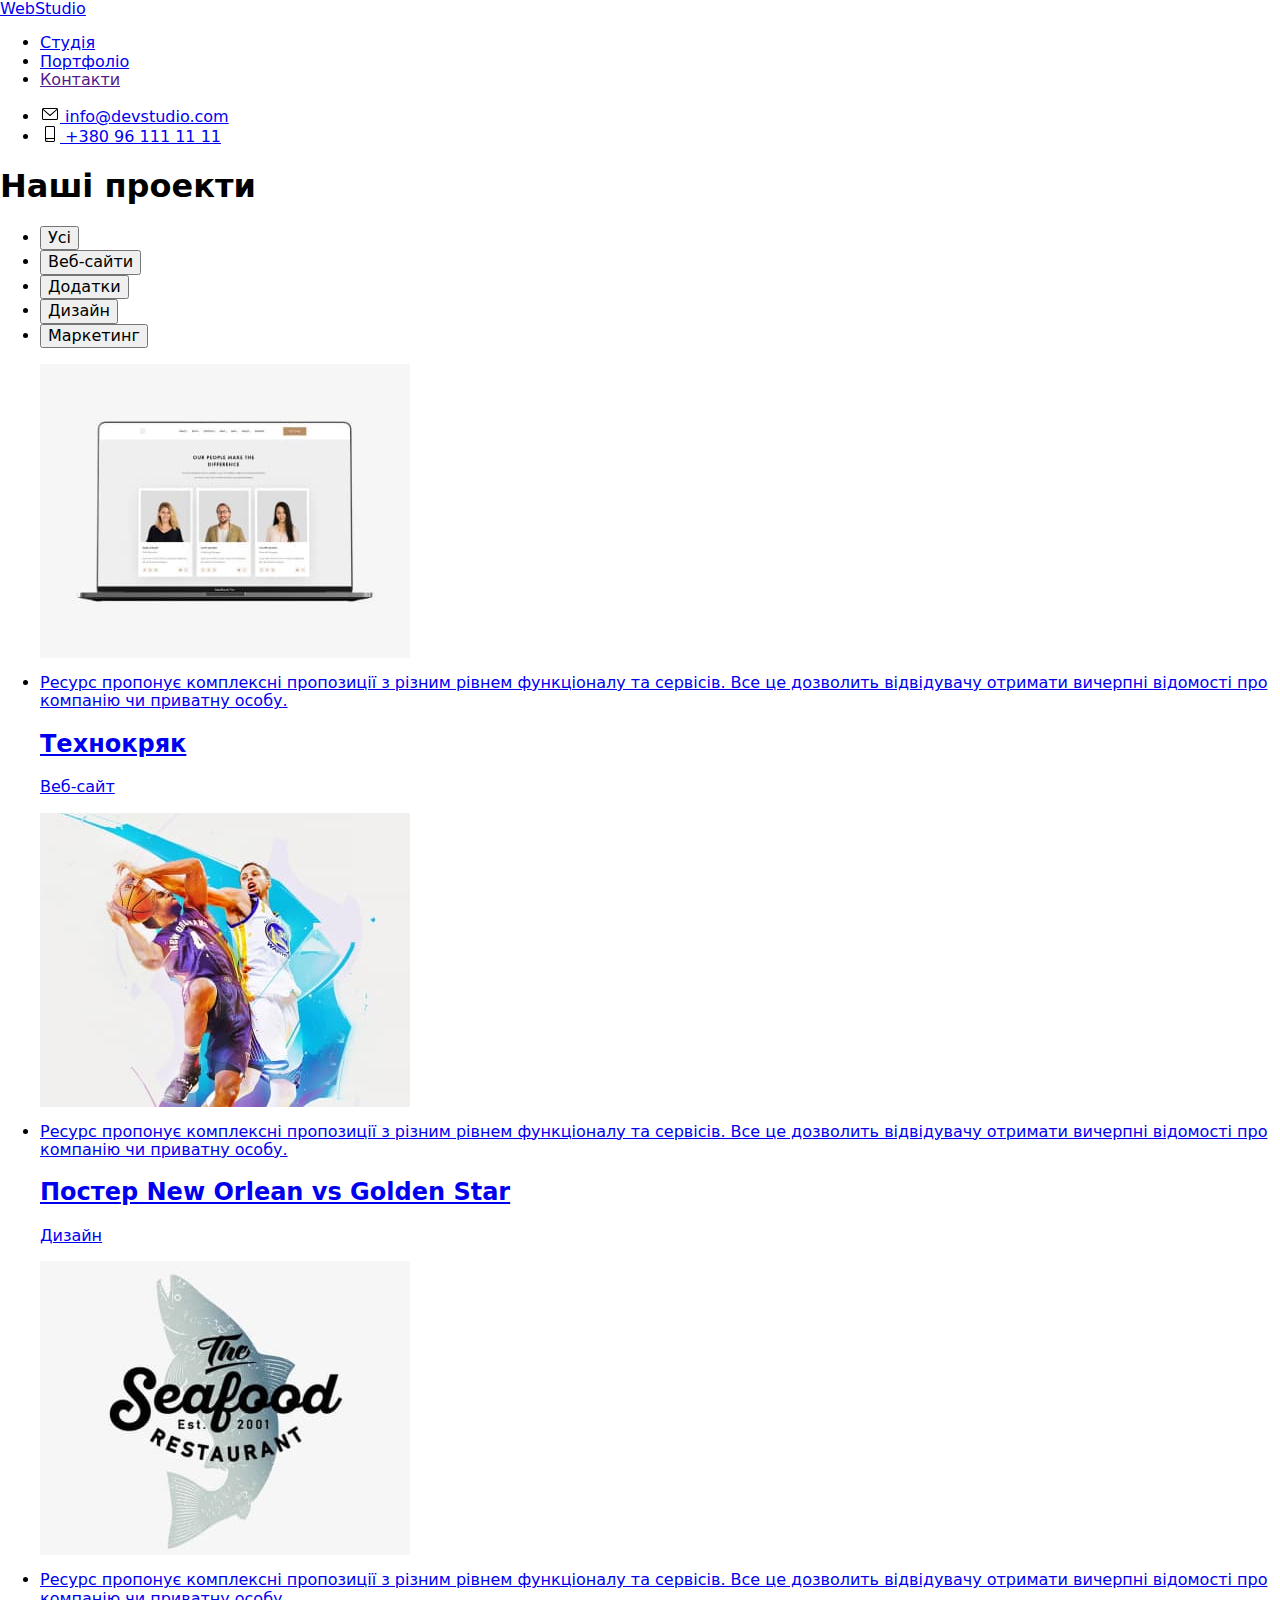
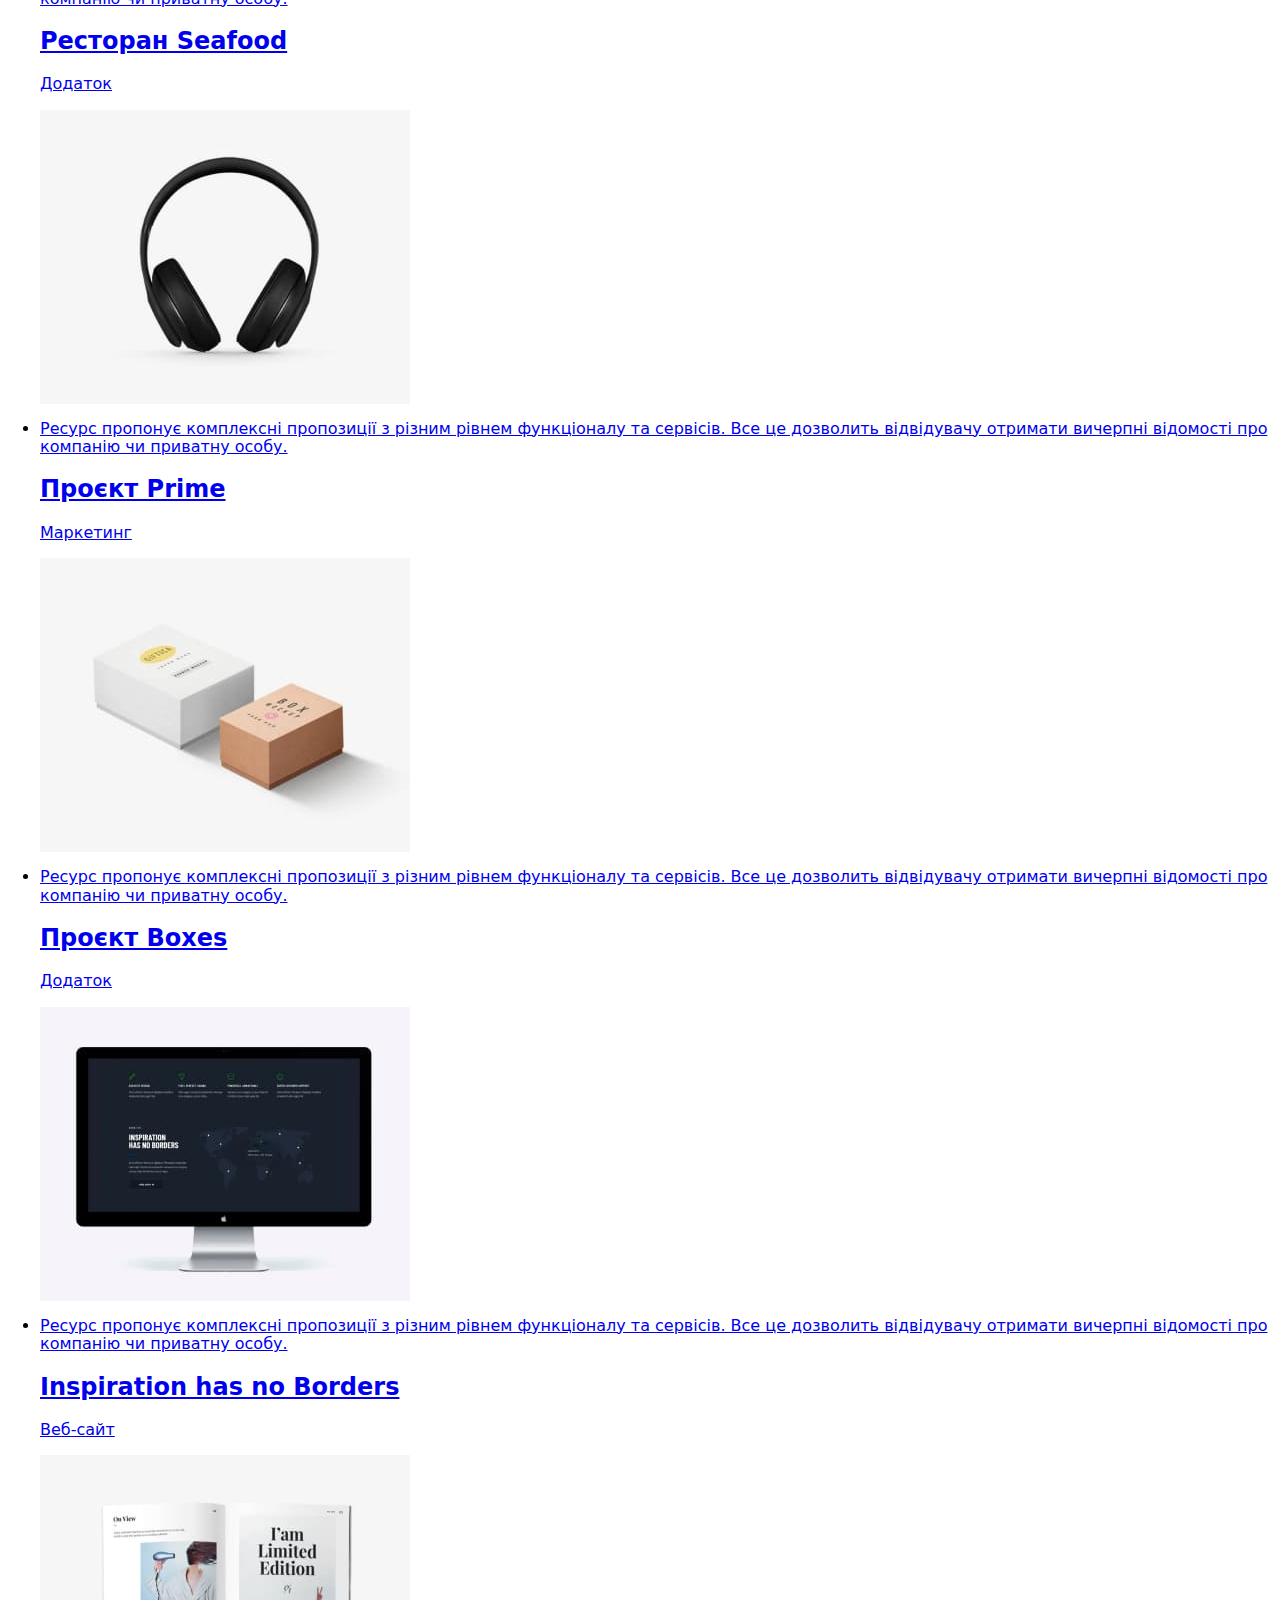
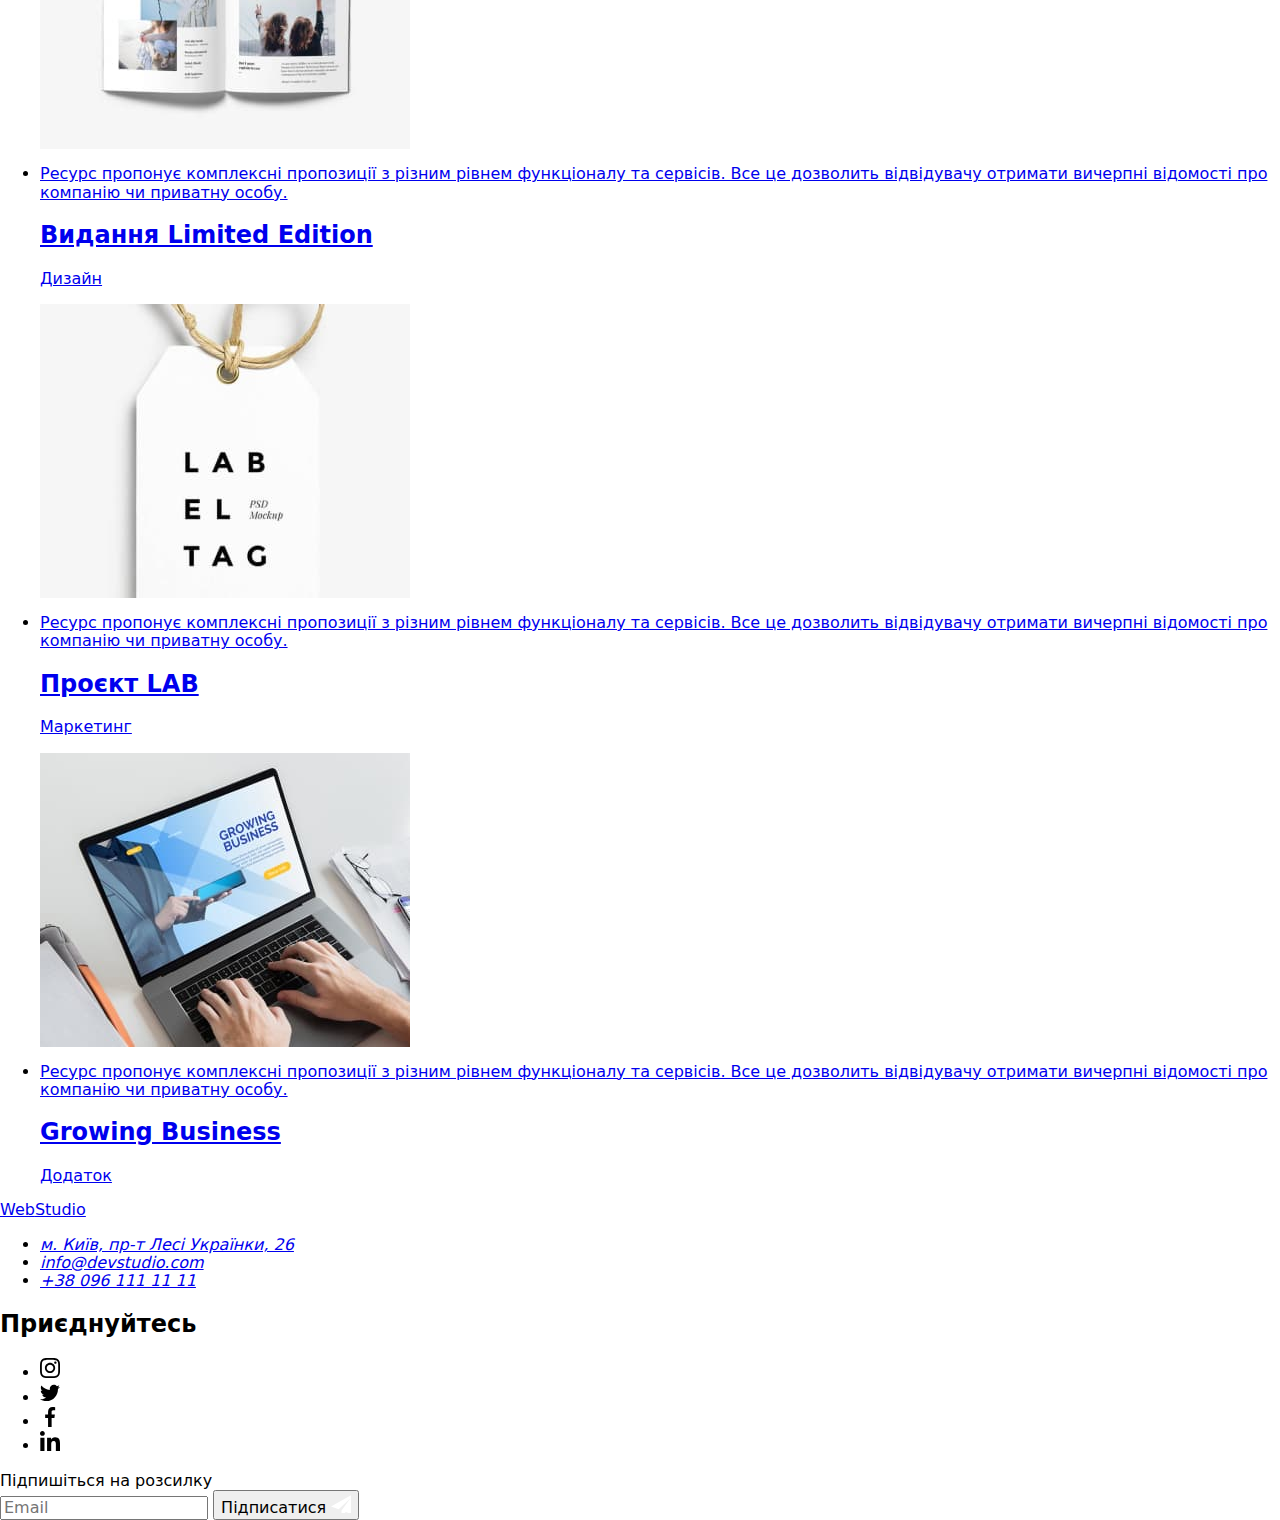
==== commit a3185031: "v7.13" ====
--- a/portfolio.html
+++ b/portfolio.html
@@ -9,7 +9,7 @@
     <link rel="preconnect" href="https://fonts.gstatic.com" crossorigin>
     <link href="https://fonts.googleapis.com/css2?family=Raleway:wght@700&family=Roboto:wght@400;500;700;900&display=swap" rel="stylesheet">
     <link rel="stylesheet" href="https://cdnjs.cloudflare.com/ajax/libs/modern-normalize/1.1.0/modern-normalize.min.css">
-    <link href="./css/main.min.css" rel="stylesheet">
+    <link href="./dist/css/main.min.css" rel="stylesheet">
 </head>
 
 <body>
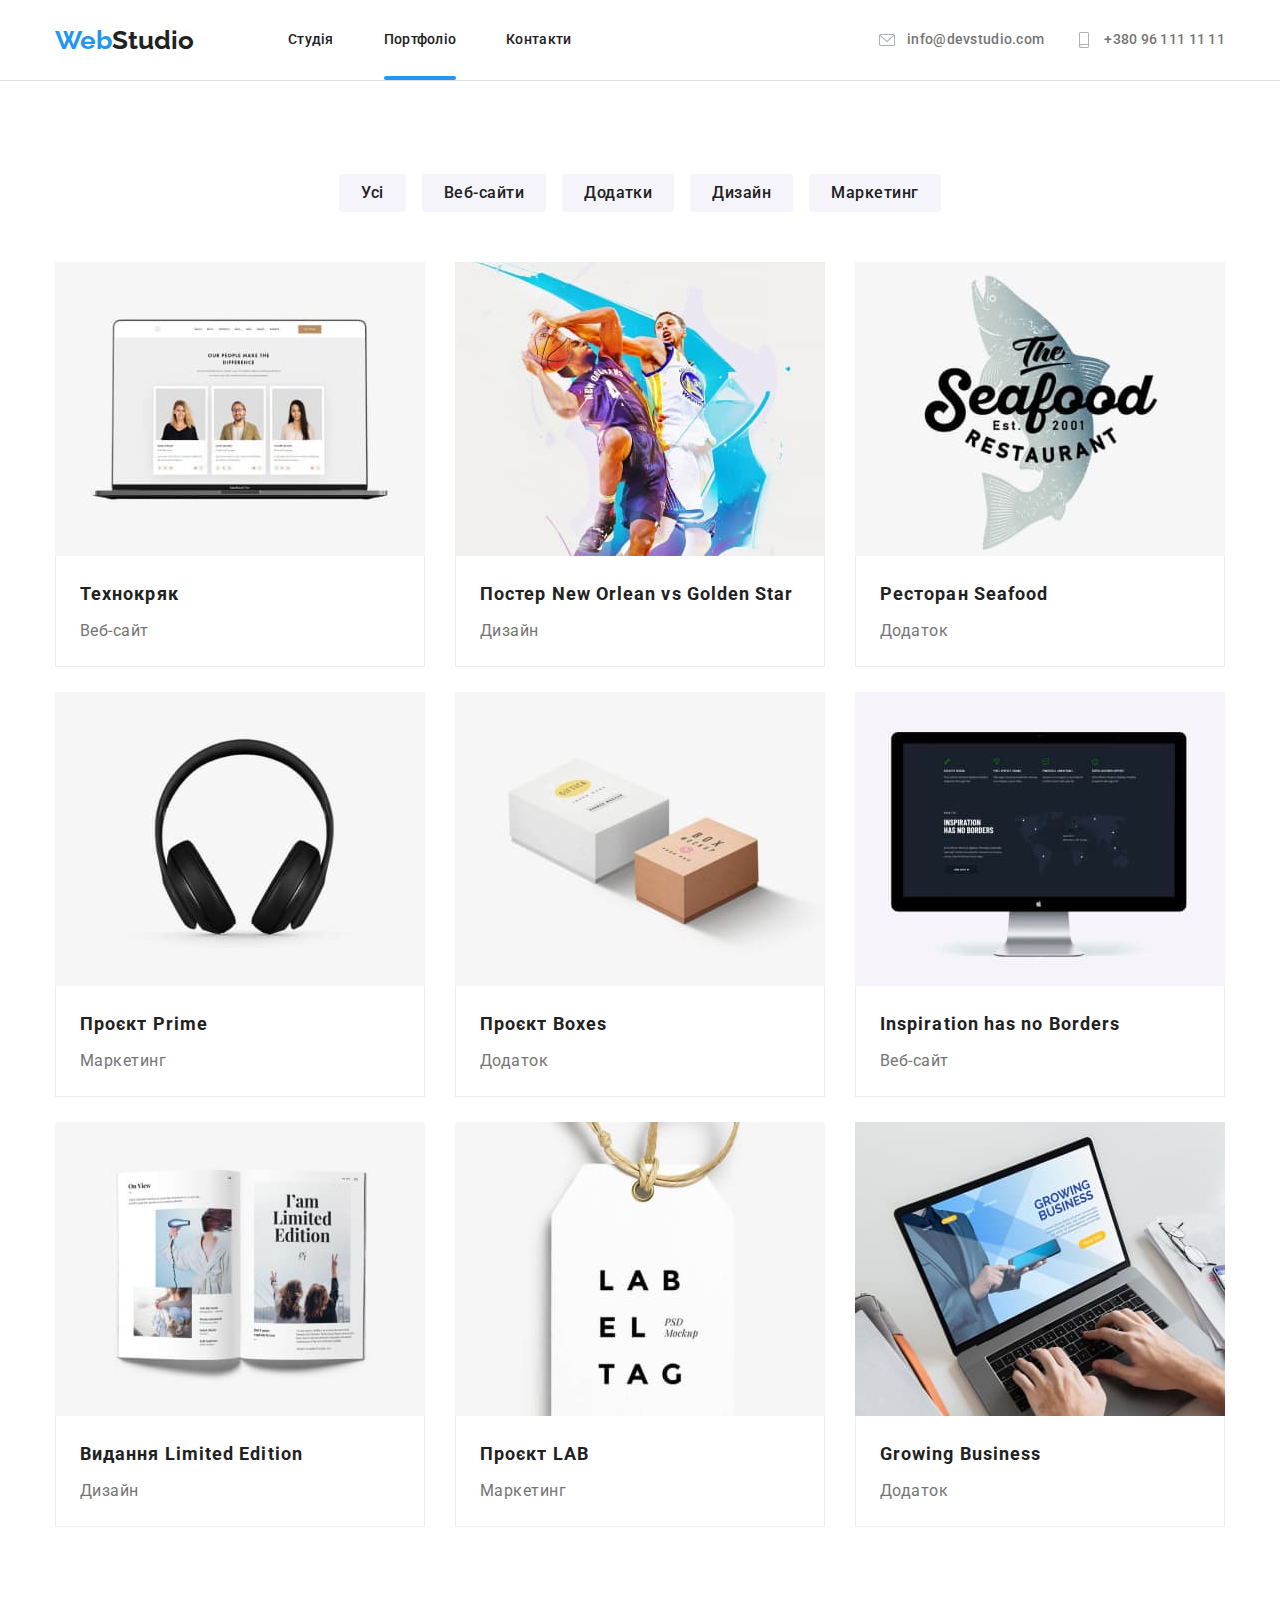
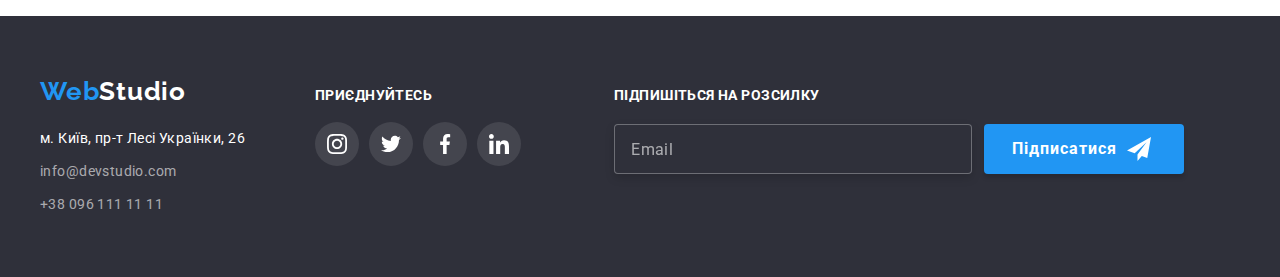
==== commit 07e30c77: "v7-27722" ====
--- a/portfolio.html
+++ b/portfolio.html
@@ -9,7 +9,7 @@
     <link rel="preconnect" href="https://fonts.gstatic.com" crossorigin>
     <link href="https://fonts.googleapis.com/css2?family=Raleway:wght@700&family=Roboto:wght@400;500;700;900&display=swap" rel="stylesheet">
     <link rel="stylesheet" href="https://cdnjs.cloudflare.com/ajax/libs/modern-normalize/1.1.0/modern-normalize.min.css">
-    <link href="./dist/css/main.min.css" rel="stylesheet">
+    <link rel="stylesheet" href="./css/main.min.css">
 </head>
 
 <body>
--- a/css/main.min.css
+++ b/css/main.min.css
@@ -0,0 +1 @@
+a{text-decoration:none}li{list-style:none}h1,h2,h3,h4,h5,h6,p,ul{margin:0;padding:0}.section{padding-bottom:94px;padding-top:94px}.visually-hidden{position:absolute;width:1px;height:1px;margin:-1px;border:0;padding:0;white-space:nowrap;-webkit-clip-path:inset(100%);clip-path:inset(100%);clip:rect(0 0 0 0);overflow:hidden}.header{box-shadow:0px 1px 0px rgba(0,0,0,.12)}.header-box{display:flex}.header-box--conteiner{width:1200px;padding:0px 15px;align-items:center;margin-left:auto;margin-right:auto}.header__logo-studio{color:#212121;font-family:"Raleway";font-style:normal;font-weight:700;font-size:26px;line-height:31px;margin-right:94px}.header__logo-studio .header__logo-web{color:#2196f3;font-family:"Raleway";font-style:normal;font-weight:700;font-size:26px;line-height:1.19}.site-nav{display:flex;margin-left:auto;margin:0}.site-nav li{margin-right:50px}.site-nav .site-nav__item:last-child{margin:0px}.site-nav__link{position:relative;font-family:"Roboto";font-style:normal;font-weight:500;font-size:14px;line-height:1.14;letter-spacing:.02em;color:#212121;padding:32px 0px;display:block}.site-nav__link::after{position:absolute;content:"";width:100%;height:4px;display:block;border-radius:2px;background-color:#2196f3;bottom:0;left:0;opacity:0;transition:250ms cubic-bezier(0.4, 0, 0.2, 1)}.site-nav__link:hover::after{opacity:1}.site-nav__link--current::after{opacity:1}.site-nav__link-current{color:#2196f3}.site-nav__link:hover,.site-nav__link:focus{color:#2196f3;transition:250ms cubic-bezier(0.4, 0, 0.2, 1)}.contacts{display:flex;margin-left:auto}.contacts .site-nav__item+.site-nav__item{margin-left:34px}.contacts__mailto-link{font-family:"Roboto";font-style:normal;font-weight:500;font-size:14px;line-height:1.14;letter-spacing:.02em;color:#757575;padding:32px 0px;display:flex;align-items:center;margin-right:30px}.contacts__mailto-link:hover,.contacts__mailto-link:focus{color:#2196f3;transition:250ms cubic-bezier(0.4, 0, 0.2, 1)}.contacts__tel-link{font-family:"Roboto";font-style:normal;font-weight:500;font-size:14px;line-height:1.14;letter-spacing:.02em;color:#757575;padding:32px 0px;display:flex;align-items:center}.contacts__tel-link:hover,.contacts__tel-link:focus{color:#2196f3;transition:250ms cubic-bezier(0.4, 0, 0.2, 1)}.contacts__icons{fill:#afb1b8;margin-right:10px}.contacts__mailto-link:hover .contacts__icons{fill:#2196f3;transition:250ms cubic-bezier(0.4, 0, 0.2, 1)}.contacts__mailto-link:focus .contacts__icons{fill:#2196f3;transition:250ms cubic-bezier(0.4, 0, 0.2, 1)}.contacts__tel-link:hover .contacts__icons{fill:#2196f3;transition:250ms cubic-bezier(0.4, 0, 0.2, 1)}.contacts__tel-link:focus .contacts__icons{fill:#2196f3;transition:250ms cubic-bezier(0.4, 0, 0.2, 1)}.tittle-section{padding:200px 0px;max-width:1600px;height:600px;margin-left:auto;margin-right:auto;background-color:#2f303a;background-image:linear-gradient(to right, rgba(47, 48, 58, 0.4), rgba(47, 48, 58, 0.4)),url(/images/mainbckg.jpg);background-repeat:no-repeat;background-size:cover;background-position:center}.tittle-section__heading{font-family:"Roboto";font-style:normal;font-weight:900;font-size:44px;line-height:1.36;color:#fff;text-align:center;margin-left:auto;margin-right:auto}.tittle-section__button{background-color:#2196f3;box-shadow:0px 4px 4px rgba(0,0,0,.15);border-radius:4px;border:none;font-family:"Roboto";font-style:normal;font-weight:700;line-height:1.875;color:#fff;display:block;padding:10px 32px 10px 32px;margin-left:auto;margin-right:auto;cursor:pointer;margin-top:30px}.tittle-section__button:hover{background-color:#4682b4;transition:250ms cubic-bezier(0.4, 0, 0.2, 1)}.section-advantages li{margin-left:30px;width:270px}.section-advantages h3{font-family:"Roboto";font-style:normal;font-weight:700;font-size:14px;line-height:1.14;letter-spacing:.03em;text-transform:uppercase;margin-bottom:10px}.section-advantages p{font-family:"Roboto";font-style:normal;font-weight:400;font-size:14px;line-height:1.71;letter-spacing:.03em;color:#757575}.section-advantages__box{background:#f5f4fa;border-radius:4px;display:flex;align-items:center;justify-content:center;width:270px;height:120px;gap:35px;margin-bottom:27px}.section-advantages__list{display:flex;justify-content:center}.section-advantages__list li:first-child{margin:0}.tittle-photo{padding-top:0px}.conteiner-two{width:1200px;margin-left:auto;margin-right:auto;align-items:center}.conteiner-two h2{font-family:"Roboto";font-style:normal;font-weight:700;font-size:36px;line-height:1.16;letter-spacing:.03em;color:#212121;text-align:center;margin-bottom:50px}.displayed-foto{display:flex;justify-content:center}.displayed-foto .displayed:last-child{margin:0px}.displayed-foto .displayed{margin-right:30px}.displayed-thumb{position:relative}.displayed-thumb .box-bkg{position:absolute;background:rgba(47,48,58,.8);width:370px;height:70px;bottom:0}.displayed-thumb .box-bkg h3{position:absolute;top:50%;left:50%;transform:translate(-50%, -50%);font-family:"Roboto";font-style:normal;font-weight:700;font-size:14px;line-height:.87;text-align:center;letter-spacing:.03em;text-transform:uppercase;color:#fff}.team{background:#f5f4fa}.team h2{font-family:"Roboto";font-style:normal;font-weight:700;font-size:36px;line-height:1.16;letter-spacing:.03em;color:var(--tittle-text-color);margin-bottom:50px;text-align:center}.team h3{font-family:"Roboto";font-style:normal;font-weight:500;font-size:16px;line-height:1.18;letter-spacing:.03em;text-align:center;color:var(--tittle-text-color);margin-bottom:10px}.team li{background-color:#fff}.team p{font-family:"Roboto";font-style:normal;font-weight:400;font-size:16px;line-height:1.18;letter-spacing:.03em;color:var(--paragraf-text-color);text-align:center;margin-bottom:16px}.our-team{display:flex;justify-content:center}.our-team .team-card:first-child{margin:0}.team-card{margin-left:30px}.team-card img{display:block;max-width:270px;height:260px;background:#f5f4fa}.div-team-card{background:#fff;box-shadow:0px 1px 3px rgba(0,0,0,.12),0px 1px 1px rgba(0,0,0,.14),0px 2px 1px rgba(0,0,0,.2);border-radius:0px 0px 4px 4px;background:#fff;padding-bottom:30px;padding-top:30px}.cards-soc-list{display:flex;justify-content:center;gap:10px}.cards-soc-item{width:44px;height:44px}.cards-soc-link{width:100%;height:100%;border-radius:50%;display:flex;align-items:center;justify-content:center}.cards-soc-link:hover{background-color:#2196f3;transition:250ms cubic-bezier(0.4, 0, 0.2, 1)}.cards-soc-link:focus{background-color:#2196f3;transition:250ms cubic-bezier(0.4, 0, 0.2, 1)}.cards-soc-link:focus .cards-soc-icons{fill:#fff;transition:250ms cubic-bezier(0.4, 0, 0.2, 1)}.cards-soc-link:hover .cards-soc-icons{fill:#fff;transition:250ms cubic-bezier(0.4, 0, 0.2, 1)}.cards-soc-icons{fill:#afb1b8}.regular-customers{font-family:"Roboto";font-style:normal;font-weight:700;font-size:36px;line-height:42px;text-align:center;letter-spacing:.03em;color:#212121}.regular-customers h2{margin-bottom:50px;font-family:"Roboto";font-style:normal;font-weight:700;font-size:36px;line-height:.85;text-align:center;letter-spacing:.03em}.regular-customers-list{display:flex;justify-content:center;gap:30px}.regular-customers-item{min-width:170px;height:92px;border:1px solid #afb1b8;border-radius:4px}.regular-customers-item:hover{border-color:#2196f3;transition:250ms cubic-bezier(0.4, 0, 0.2, 1)}.regular-customers-item:hover .regular-customers-icons{fill:#2196f3;transition:250ms cubic-bezier(0.4, 0, 0.2, 1)}.regular-customers-item:focus{border-color:#2196f3;transition:250ms cubic-bezier(0.4, 0, 0.2, 1)}.regular-customers-item:focus .regular-customers-icons{fill:#2196f3;transition:250ms cubic-bezier(0.4, 0, 0.2, 1)}.regular-customers-icons{width:106px;height:60px}.regular-customers-icons{fill:#afb1b8}.regular-customers-link{width:100%;height:100%;display:flex;align-items:center;justify-content:center}.footer{background-color:#2f303a;padding-top:60px;padding-bottom:60px;display:flex}.footer-adress{font-family:"Roboto";font-style:normal;font-weight:400;font-size:14px;line-height:1.71;letter-spacing:.03em;color:#fff}.footer-adress:hover{color:#2196f3;transition:250ms cubic-bezier(0.4, 0, 0.2, 1)}.footer-adress:focus{color:#2196f3;transition:250ms cubic-bezier(0.4, 0, 0.2, 1)}.logo-studio-footer{color:#fff;font-family:"Raleway";font-style:normal;font-weight:700;font-size:26px;line-height:1.19;letter-spacing:.03em;margin-bottom:20px;display:block}.link-footer-css li{margin-bottom:9px}.link-footer-css li:last-child{margin:0px}.logo-web-footer{color:#2196f3;font-family:"Raleway";font-style:normal;font-weight:700;font-size:26px;line-height:1.19}.link-footer{font-family:"Roboto";font-style:normal;font-weight:400;font-size:14px;line-height:1.71;letter-spacing:.03em;color:rgba(255,255,255,.6)}.link-footer:hover{color:#2196f3;transition:250ms cubic-bezier(0.4, 0, 0.2, 1)}.link-footer:focus{color:#2196f3;transition:250ms cubic-bezier(0.4, 0, 0.2, 1)}.footer-soc-list{display:flex;gap:10px}.footer-soc-link{padding:12px;width:100%;height:100%;border-radius:50%;display:flex;align-items:center;justify-content:center;padding:12px;background:rgba(255,255,255,.1)}.footer-soc-link:hover{background:#2196f3;transition:250ms cubic-bezier(0.4, 0, 0.2, 1)}.footer-soc-link:focus{background:#2196f3;transition:250ms cubic-bezier(0.4, 0, 0.2, 1)}.footer-soc-item .footer-soc-icons{fill:#fff}.text-footer{margin-right:70px}.footer-soc-links h2{font-family:"Roboto";font-style:normal;font-weight:700;font-size:14px;line-height:.85;letter-spacing:.03em;text-transform:uppercase;text-align:center;color:#fff;margin-bottom:20px;text-align:left}.subscribe-icon{margin-left:10px;display:flex;align-items:center;text-align:center;width:24px;height:24px}.subscribe-tg-form{margin-left:93px;width:auto}.subscribe-box{display:flex;margin-top:20px}.subscribe-box input::-moz-placeholder{font-family:"Roboto";font-style:normal;font-weight:400;font-size:16px;line-height:20px;display:flex;align-items:center;letter-spacing:.03em;color:rgba(255,255,255,.6)}.subscribe-box input:-ms-input-placeholder{font-family:"Roboto";font-style:normal;font-weight:400;font-size:16px;line-height:20px;display:flex;align-items:center;letter-spacing:.03em;color:rgba(255,255,255,.6)}.subscribe-box input::placeholder{font-family:"Roboto";font-style:normal;font-weight:400;font-size:16px;line-height:20px;display:flex;align-items:center;letter-spacing:.03em;color:rgba(255,255,255,.6)}.subscribe-tg-form label{font-family:"Roboto";font-style:normal;font-weight:700;font-size:14px;line-height:16px;letter-spacing:.03em;text-transform:uppercase;color:#fff}.subscribe-tg-form input{width:358px;height:50px;background:#2f303a;border:1px solid rgba(255,255,255,.3);filter:drop-shadow(0px 4px 4px rgba(0, 0, 0, 0.15));border-radius:4px;margin-right:12px;color:rgba(255,255,255,.6);padding:15px 0 15px 16px}.subscribe-tg-form button{width:200px;height:50px;background:#2196f3;box-shadow:0px 4px 4px rgba(0,0,0,.15);border-radius:4px;border:none;font-family:"Roboto";font-style:normal;font-weight:700;font-size:16px;line-height:.53;display:flex;align-items:center;text-align:center;letter-spacing:.06em;padding:13px 28px 13px 28px;color:#fff;cursor:pointer}.subscribe-tg-form:hover button{background-color:#4682b4;transition:250ms cubic-bezier(0.4, 0, 0.2, 1)}.conteiner-footer{position:relative;width:1200px;margin-left:auto;margin-right:auto;display:flex;align-items:baseline}.backdrop{position:fixed;top:0;left:0;width:100%;height:100%;background:rgba(0,0,0,.2)}.backdrop.is-hidden{visibility:hidden;opacity:1;pointer-events:none}.modal{position:absolute;top:50%;left:50%;transform:translate(-50%, -50%);padding:20px;min-width:528px;min-height:581px;background:#fff;border-radius:4px;box-shadow:0px 1px 3px rgba(0,0,0,.12),0px 1px 1px rgba(0,0,0,.14),0px 2px 1px rgba(0,0,0,.2)}.modal h2{font-family:"Roboto";font-style:normal;font-weight:700;font-size:20px;line-height:23px;text-align:center;letter-spacing:.03em;color:#212121;margin-bottom:12px}.modal-close-item{display:flex;justify-content:end}.modal-close-btn{display:flex;align-items:center;width:30px;height:30px;background:#fff;border:1px solid rgba(0,0,0,.1);border-radius:50%;fill:#212121;position:absolute;top:8px;right:8px;cursor:pointer}.modal-close-btn:hover{color:#2196f3;transition:250ms cubic-bezier(0.4, 0, 0.2, 1)}.modal-close-btn:hover+.modal-icon-close{fill:#2196f3;transition:250ms cubic-bezier(0.4, 0, 0.2, 1)}.modal-close-btn:focus{color:#2196f3;transition:cubic-bezier(0.4, 0, 0.2, 1);outline:none}.modal-close-btn:focus+.modal-icon-close{fill:#2196f3;transition:250ms cubic-bezier(0.4, 0, 0.2, 1)}.modal-icon-close{fill:currentColor;padding-top:3px;padding-left:2px;padding-right:2px}.form-label{font-family:"Roboto";font-style:normal;font-weight:400;font-size:12px;line-height:.85;letter-spacing:.01em;color:#757575;display:flex;flex-direction:column;margin-bottom:4px}.modal-input{width:100%;border:1px solid rgba(33,33,33,.2);border-radius:4px;height:40px;padding-left:35px}.modal-input:hover{border-color:#2196f3;transition:250ms cubic-bezier(0.4, 0, 0.2, 1)}.modal-input:hover+.modal-icons{fill:#2196f3;transition:250ms cubic-bezier(0.4, 0, 0.2, 1)}.modal-input:focus{border-color:#2196f3;outline:none;transition:250ms cubic-bezier(0.4, 0, 0.2, 1)}.modal-input:focus+.modal-icons{fill:#2196f3;transition:250ms cubic-bezier(0.4, 0, 0.2, 1)}.js-speaker-form{padding-left:20px;padding-right:20px}.js-speaker-form input:last-child{margin:0px}.js-speaker-formlabel:last-child{margin:0px}.comment-textarea{resize:none;width:100%;height:120px;padding:12px 16px;margin-bottom:20px;border:1px solid rgba(33,33,33,.2);border-radius:4px}.comment-textarea:focus{border-color:#2196f3;outline:none;transition:250ms cubic-bezier(0.4, 0, 0.2, 1)}.comment-textarea:hover{border-color:#2196f3;transition:250ms cubic-bezier(0.4, 0, 0.2, 1)}.input-wrap{position:relative;margin-top:4px;margin-bottom:10px}.modal-icons{width:12px;height:12px;position:absolute;left:12px;top:50%;transform:translate(0%, -60%)}.form-checkbox{display:flex;justify-content:center;position:relative}.form-policy-label{font-family:"Roboto";font-style:normal;font-weight:400;line-height:1.5;letter-spacing:.03em;color:#757575;display:flex;align-items:center;justify-content:center}.form-policy-label span{width:16px;height:15px;border:2px solid #212121;border-radius:2px;margin-right:8px;display:flex;align-items:center;justify-content:center;fill:rgba(0,0,0,0)}.form-policy-icon{width:16px;height:15px;fill:#fff}.form-checkbox-input{position:absolute;top:14px;left:30px}.form-checkbox-input:checked+.form-policy-label span{background-color:#2196f3;border:none;fill:#fff}.form-policy-link{text-align:center;justify-content:center;font-family:"Roboto";font-style:normal;font-weight:400;font-size:14px;line-height:24px;letter-spacing:.03em;color:#2196f3;text-decoration:underline}.btn-from-submit{background:#188ce8;box-shadow:0px 4px 4px rgba(0,0,0,.15);border-radius:4px;font-family:"Roboto";font-style:normal;font-weight:700;font-size:16px;line-height:30px;letter-spacing:.06em;color:#fff;display:flex;align-items:center;text-align:center;margin-left:auto;margin-right:auto;border:none;width:200px;height:50px;padding:10px 52px;margin-top:40px}.btn-from-submit:hover{cursor:pointer;background-color:#4682b4;transition:250ms cubic-bezier(0.4, 0, 0.2, 1)}.buttons-filters{display:flex;justify-content:center}.buttons-filters li{margin-left:16px}.buttons-filters li:first-child{margin-left:0}.button-filter-item{background:#f5f4fa;border-radius:4px;font-family:"Roboto";font-style:normal;font-weight:500;font-size:16px;line-height:1.62;letter-spacing:.03em;border:none;color:#212121;padding:6px 22px;display:flex}.button-filter-item:focus{background-color:#2196f3;color:#fff;transition:250ms cubic-bezier(0.4, 0, 0.2, 1)}.button-filter-item:hover{background-color:#2196f3;color:#fff;transition:250ms cubic-bezier(0.4, 0, 0.2, 1)}.main-flex{display:flex;justify-content:center;width:1200px;margin-left:auto;margin-right:auto}.cards-title{display:flex;flex-wrap:wrap;margin-top:50px;justify-content:center;gap:30px}.cards{background:#fff;width:370px;height:400px}.cards:hover{transition:250ms cubic-bezier(0.4, 0, 0.2, 1);box-shadow:0px 1px 1px rgba(0,0,0,.12),0px 4px 4px rgba(0,0,0,.06),1px 4px 6px rgba(0,0,0,.16)}.cards:focus{transition:250ms cubic-bezier(0.4, 0, 0.2, 1);box-shadow:0px 1px 1px rgba(0,0,0,.12),0px 4px 4px rgba(0,0,0,.06),1px 4px 6px rgba(0,0,0,.16)}.cards a{display:block}.cards-text{padding-left:24px;padding-top:20px;padding-bottom:20px;padding-right:24px;border:1px solid #eee;border-top:none}.cards-text h2{font-family:"Roboto";font-style:normal;font-weight:700;font-size:18px;line-height:2;letter-spacing:.06em;color:#212121;margin-bottom:4px}.cards-text p{font-family:"Roboto";font-style:normal;font-weight:400;font-size:16px;line-height:1.87;letter-spacing:.03em;color:#757575}.description{position:relative;overflow:hidden}.description::before{content:"";position:absolute;background:rgba(33,150,243,.9);width:100%;height:100%;transform:translateY(101%);transition:250ms cubic-bezier(0.4, 0, 0.2, 1)}.description:hover::before{transform:translateY(0);transition:250ms cubic-bezier(0.4, 0, 0.2, 1)}.description:focus::before{transform:translateY(0);transition:250ms cubic-bezier(0.4, 0, 0.2, 1)}.description-text{position:absolute;top:0;left:0;font-family:"Roboto";font-style:normal;font-weight:400;font-size:18px;line-height:28px;padding:63px 24px;letter-spacing:.03em;color:#fff;transform:translateY(100%);transition:250ms cubic-bezier(0.4, 0, 0.2, 1)}.description-text:hover::before{transform:translateY(0);transition:250ms cubic-bezier(0.4, 0, 0.2, 1)}.description-text:focus::before{transform:translateY(0);transition:250ms cubic-bezier(0.4, 0, 0.2, 1)}.cards-link:focus .description::before{transform:translateY(0);transition:250ms cubic-bezier(0.4, 0, 0.2, 1)}.cards-link:hover .description-text{transform:translateY(0);transition:250ms cubic-bezier(0.4, 0, 0.2, 1)}.cards-link:focus .description-text{transform:translateY(0);transition:250ms cubic-bezier(0.4, 0, 0.2, 1)}.cards-link:hover .description::before{transform:translateY(0);transition:250ms cubic-bezier(0.4, 0, 0.2, 1)}/*# sourceMappingURL=main.min.css.map */